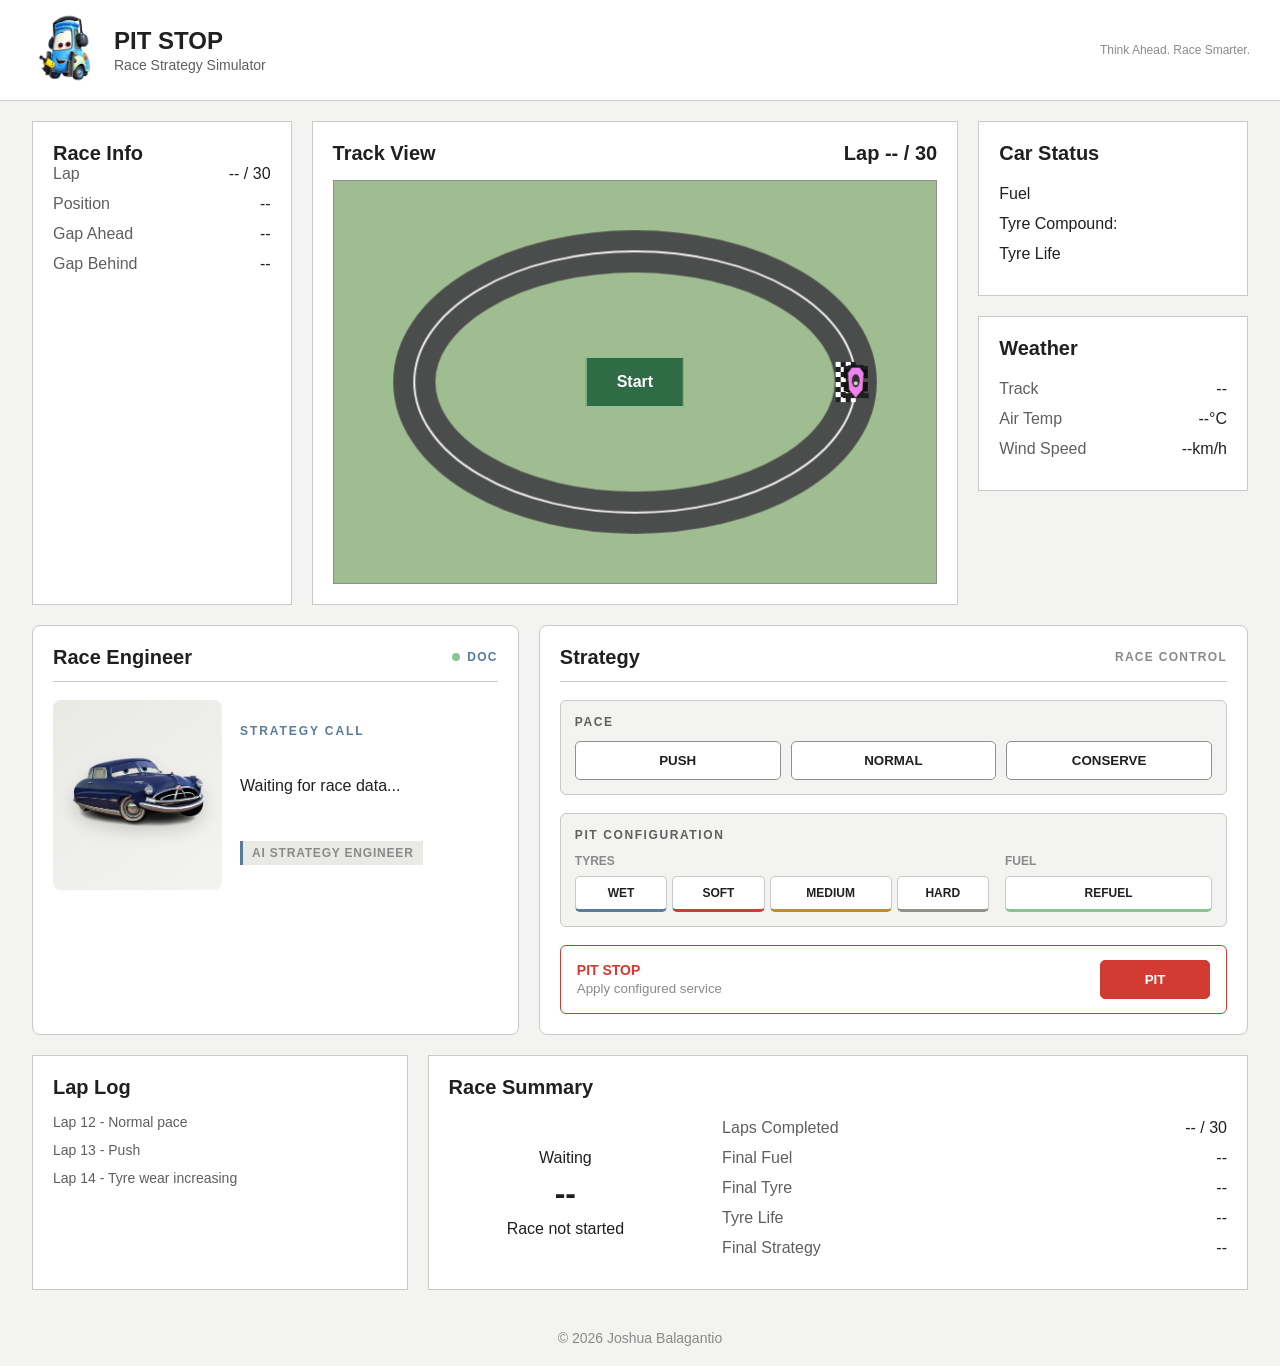
==== index.html @ f45b9541 "feat: initial commit" ====
<!DOCTYPE html>
<html lang="en">
<head>
    <meta charset="UTF-8">
    <meta name="viewport" content="width=device-width, initial-scale=1.0">
    <title>PIT STOP</title>
    <meta name="Author" content="Joshua Balagantio">
    <link rel="icon" href="./assets/PIT STOP Favicon.png" type="image/png">

    <link rel="stylesheet" href="./styles.css">
    <script defer src="./script.js"></script>
</head>
<body>
    <header class="hero-section">
        <div class="hero-flex-container">
            <div id="flex-container-hero-guido">
                <div id="guido">
                    <img src="./assets/PIT STOP Favicon.png" alt="PitStop Guido">
                </div>
                 <div class="hero-flex-item1">
                    <h1 id="hero-title">PIT STOP</h1>
                    <h2 id="hero-sub-title"> Race Strategy Simulator</h2>
                </div>
            </div>
                
            <div class="hero-flex-item2">
                <p id="hero-text">Think Ahead. Race Smarter.</p>
            </div>
        </div>
    </header>

    <main>

        <!-- MAIN RACE DASHBOARD -->

        <div id="main-flex-box">

            <!-- RACE INFO -->
            <section class="race-info-section main-flex-box-flex-item">

                <h2>Race Info</h2>

                <div class="race-info-top">

                    <ul>
                        <li>Lap</li>
                        <li>Position</li>
                        <li>Gap Ahead</li>
                        <li>Gap Behind</li>
                    </ul>

                    <ul>
                        <li id="lap-counter">-- / 30</li>
                        <li id="position-tracker">--</li>
                        <li id="gap-ahead">--</li>
                        <li id="gap-behind">--</li>
                    </ul>

                </div>

            </section>

            <!-- TRACK VIEW -->

            <section class="track-view main-flex-box-flex-item">

                <div class="track-view-header">
                    <h2>Track View</h2>
                    <h2 id="track-lap-counter">Lap -- / 30</h2>
                </div>

                <div class="track-canvas-container">
                    <canvas
                        id="track-view-canvas"
                        width="600"
                        height="400">
                    </canvas>

                    <div class="rain-effect hidden">
                        <div class="rain rain-1"></div>
                        <div class="rain rain-2"></div>
                        <div class="rain rain-3"></div>
                    </div>

                    <button id="start-race">Start</button>

                </div>

            </section>

            
            <!-- RIGHT DASHBOARD -->

            <div class="race-side-panel">

                <!-- CAR STATUS -->

                <section class="car-status-section main-flex-box-flex-item">

                    <h2>Car Status</h2>

                    <ul>
                        <li id="li-fuel">Fuel</li>
                        <li id="li-tyre">Tyre Compound: </li>
                        <li id="li-tyre-life">Tyre Life</li>
                    </ul>

                </section>


                <!-- WEATHER -->

                <section class="weather-section main-flex-box-flex-item">

                    <h2>Weather</h2>

                    <div class="weather-info">

                        <ul>
                            <li>Track</li>
                            <li>Air Temp</li>
                            <li>Wind Speed</li>
                        </ul>

                        <ul>
                            <li id="weather-condition-value">--</li>
                            <li id="air-temp-value">--°C</li>
                            <li id="wind-speed-value">--km/h</li>
                        </ul>

                    </div>

                </section>

            </div>

        </div>


        <!-- ENGINEER + STRATEGY -->
        <div class="sub-flex-box">
            <!-- RACE ENGINEER -->
            <section class="race-engineer">

                <div class="race-engineer-header">
                    <h2>Race Engineer</h2>

                    <div class="doc-status">
                        <span class="doc-status-dot"></span>
                        <span>DOC</span>
                    </div>
                </div>


                <div class="race-engineer-content">

                    <div class="doc-image-container">
                        <img
                            class="doc-image"
                            src="./assets/Doc-Hudson.png"
                            alt="Doc Hudson">
                    </div>


                    <div class="race-engineer-response">

                        <p class="race-engineer-call">
                            STRATEGY CALL
                        </p>

                        <p id="race-engineer-message">
                            Waiting for race data...
                        </p>

                        <span class="race-engineer-role">
                            AI STRATEGY ENGINEER
                        </span>

                    </div>

                </div>

            </section>

            <section class="strategy-section">

                <div class="strategy-header">
                    <h2>Strategy</h2>

                    <span class="strategy-status">
                        RACE CONTROL
                    </span>
                </div>


                <div id="control-box">

                    <!-- Pace Controls -->

                    <div class="strategy-control-group">

                        <p class="strategy-control-label">
                            PACE
                        </p>

                        <div id="main-strategy-controls">

                            <button id="btn-push">
                                PUSH
                            </button>

                            <button id="btn-normal">
                                NORMAL
                            </button>

                            <button id="btn-conserve">
                                CONSERVE
                            </button>

                        </div>

                    </div>


                    <!-- Pit Configuration -->

                    <div id="pit-strategy-controls">

                        <p class="strategy-control-label">
                            PIT CONFIGURATION
                        </p>

                        <div id="tyre-fuel-options">

                            <div class="pit-option-group">

                                <p class="pit-option-label">
                                    TYRES
                                </p>

                                <div class="tyre-options">

                                    <button id="btn-wet">
                                        WET
                                    </button>

                                    <button id="btn-soft">
                                        SOFT
                                    </button>

                                    <button id="btn-medium">
                                        MEDIUM
                                    </button>

                                    <button id="btn-hard">
                                        HARD
                                    </button>

                                </div>

                            </div>


                            <div class="pit-option-group">

                                <p class="pit-option-label">
                                    FUEL
                                </p>

                                <button id="btn-refuel">
                                    REFUEL
                                </button>

                            </div>

                        </div>

                    </div>


                    <!-- Pit Action -->

                    <div class="pit-action">

                        <div class="pit-action-text">
                            <span>PIT STOP</span>

                            <small>
                                Apply configured service
                            </small>
                        </div>

                        <button id="btn-pit">
                            PIT
                        </button>

                    </div>

                </div>

            </section>

        </div>


        <div class="race-bottom-flex">
            <!-- LAP LOG -->

            <section class="lap-log-section">

                <h2>Lap Log</h2>

                <ul id="lap-log">
                    <li>Lap 12 - Normal pace</li>
                    <li>Lap 13 - Push</li>
                    <li>Lap 14 - Tyre wear increasing</li>
                </ul>

            </section>


            <!-- RACE SUMMARY -->

            <section class="race-summary-section">

                <h2>Race Summary</h2>

                <div class="race-summary-content">

                    <div class="race-result">
                        <p id="summary-result">Waiting</p>
                        <h3 id="summary-position">--</h3>
                        <p id="summary-winner">Race not started</p>
                    </div>

                    <div class="race-summary-stats">

                        <ul>
                            <li>Laps Completed</li>
                            <li>Final Fuel</li>
                            <li>Final Tyre</li>
                            <li>Tyre Life</li>
                            <li>Final Strategy</li>
                        </ul>

                        <ul>
                            <li id="summary-laps">-- / 30</li>
                            <li id="summary-fuel">--</li>
                            <li id="summary-tyre">--</li>
                            <li id="summary-tyre-life">--</li>
                            <li id="summary-strategy">--</li>
                        </ul>

                    </div>

                </div>

                <button id="btn-new-race-summary" class="hidden">
                    NEW RACE
                </button>

            </section>

        </div>

        <!-- Race Result -->
        <div class="final-result hidden">

            <div class="race-result-card">

                <p class="race-result-label">
                    RACE FINISHED
                </p>

                <h2 id="race-result-winner"></h2>

                <div class="final-podium">

                    <div class="podium-position podium-second">
                        <span class="podium-car" id="podium-p2">--</span>
                        <span class="podium-place">P2</span>
                    </div>

                    <div class="podium-position podium-first">
                        <span class="podium-car" id="podium-p1">--</span>
                        <span class="podium-place">P1</span>
                    </div>

                    <div class="podium-position podium-third">
                        <span class="podium-car" id="podium-p3">--</span>
                        <span class="podium-place">P3</span>
                    </div>

                </div>

                <div class="podium-fourth">
                    <span>P4</span>
                    <span id="podium-p4">--</span>
                </div>

                <button id="btn-view-race-summary">
                    VIEW RACE SUMMARY
                </button>

            </div>

        </div>

    </main>


    <!-- SMALL SCREEN MESSAGE -->
    <section class="small-screen-message">

        <div class="small-screen-content">

            <img
                class="mater-image"
                src="./assets/Mater.png"
                alt="Mater">

            <div class="small-screen-text">

                <p class="small-screen-label">
                    PIT STOP
                </p>

                <h1>
                    Oops! You found me.
                </h1>

                <p>
                    Pit Stop isn't ready for smaller screens just yet.
                </p>

                <p>
                    This race needs a little more room in the garage.
                </p>

                <p>Try again on a larger screen.</p>

                <span class="mater-signature">
                    — Mater
                </span>

            </div>

        </div>

    </section>


    <!-- FOOTER -->

    <footer>
        <p>&copy; 2026 Joshua Balagantio</p>
    </footer>

</body>
---- styles.css ----
:root {
    /* Backgrounds */
    --background: #f3f3f1;
    --surface: #ffffff;
    --surface-secondary: #e9e9e6;
    --surface-hover: #dededb;

    /* Text */
    --text-primary: #202020;
    --text-secondary: #5f5f5f;
    --text-muted: #8a8a8a;

    /* Borders */
    --border: #c9c9c5;
    --border-dark: #90908c;

    /* Main Accent */
    --accent: #d13b32;
    --accent-hover: #b82f28;
    --accent-green: #89c493;
    --accent-green-hover: #77bd82;


    /* Race Status */
    --success: #56805d;
    --warning: #c18b35;
    --danger: #c94b43;
    --info: #587b9e;
    --race-green: #2f6b45;

    /* Track */
    --track: #e3f8ee;
    --track-line: #747470;

    /* Typography */
    --font-primary: Arial, sans-serif;
    --font-heading: Arial, sans-serif;

    --font-size-xs: 0.75rem;
    --font-size-sm: 0.875rem;
    --font-size-base: 1rem;
    --font-size-lg: 1.25rem;
    --font-size-xl: 1.5rem;
    --font-size-2xl: 2rem;

    --font-weight-normal: 400;
    --font-weight-medium: 500;
    --font-weight-bold: 700;
}


/* GLOBAL RESET */

* {
    margin: 0;
    padding: 0;
    box-sizing: border-box;
}


/* GENERAL */

body {
    min-height: 100vh;

    font-family: var(--font-primary);
    font-size: var(--font-size-base);
    font-weight: var(--font-weight-normal);

    background-color: var(--background);
    color: var(--text-primary);
}

h1,
h2,
h3 {
    font-family: var(--font-heading);
    font-weight: var(--font-weight-bold);
}

h2 {
    font-size: var(--font-size-lg);
}

h3 {
    font-size: var(--font-size-base);
}

ul {
    list-style: none;
}

li {
    margin-bottom: 12px;
}


/* HEADER */

.hero-section {
    padding: 12px 30px;

    background-color: var(--surface);
    border-bottom: 1px solid var(--border);
}


.hero-flex-container {
    display: flex;
    justify-content: space-between;
    align-items: center;
}


#flex-container-hero-guido {
    display: flex;
    align-items: center;

    gap: 12px;
}


#guido img {
    width: 72px;
    height: 72px;

    object-fit: contain;
}


#hero-title {
    font-size: var(--font-size-xl);
}


#hero-sub-title {
    margin-top: 2px;

    font-size: var(--font-size-sm);
    font-weight: var(--font-weight-normal);

    color: var(--text-secondary);
}


#hero-text {
    font-size: var(--font-size-xs);

    color: var(--text-muted);
}


/* MAIN */

main {
    width: 95%;
    max-width: 1400px;

    margin: 20px auto;
}

/* MAIN DASHBOARD */

#main-flex-box {
    display: flex;
    gap: 20px;
}

.main-flex-box-flex-item {
    padding: 20px;

    background-color: var(--surface);
    border: 1px solid var(--border);
}


/* RACE INFO */

.race-info-section {
    width: 22%;
}

.race-info-items {
    height: 100%;
}

.race-info-items h2 {
    margin-bottom: 20px;
}

.race-info-top,
.race-info-bottom-items {
    display: flex;
    justify-content: space-between;
}

.race-info-top ul:last-child,
.race-info-bottom-items ul:last-child {
    text-align: right;

    font-weight: var(--font-weight-medium);
}

.race-info-top ul:first-child,
.race-info-bottom-items ul:first-child {
    color: var(--text-secondary);
}

.race-info-bottom {
    margin-top: 25px;
    padding-top: 20px;

    border-top: 1px solid var(--border);
}

.race-info-bottom h3 {
    margin-bottom: 15px;
}


/* TRACK VIEW */

.track-canvas-container {
    position: relative;
}

.track-view {
    width: 55%;
}

.track-view-header {
    display: flex;
    justify-content: space-between;
    align-items: center;

    margin-bottom: 15px;
}

#track-view-canvas {
    display: block;

    width: 100%;

    background-color: var(--track);
    border: 1px solid var(--border-dark);
}

/*                  Rain Effect */

.rain-effect {
    position: absolute;

    top: 0;
    left: 0;

    width: 100%;
    height: 100%;

    overflow: hidden;

    pointer-events: none;

    z-index: 2;

    background: rgba(40, 70, 90, 0.12);
}

/*                  Rain Drops */

.rain {
    position: absolute;

    top: -100%;
    left: -20%;

    width: 140%;
    height: 200%;

    background-image:
        radial-gradient(
            ellipse at center,
            rgba(70, 160, 255, 0.9) 0%,
            rgba(70, 160, 255, 0.9) 12%,
            transparent 16%
        );

    background-size: 55px 65px;

    animation: rainfall 1.5s linear infinite;
}


/*                  Rain Layers */

.rain-1 {
    opacity: 0.8;

    animation-duration: 1.4s;
}


.rain-2 {
    left: -10%;

    opacity: 0.55;

    background-size: 75px 85px;

    animation-duration: 1.7s;
}


.rain-3 {
    left: -25%;

    opacity: 0.35;

    background-size: 95px 105px;

    animation-duration: 2s;
}


/*                  Rain Animation */

@keyframes rainfall {

    from {
        transform: translate(40px, -20%);
    }

    to {
        transform: translate(-40px, 20%);
    }
}

.rain-effect.hidden {
    display: none;
}

 /* Start Race */
 #start-race {
    position: absolute;
    top: 50%;
    left: 50%;
    
    transform: translate(-50%, -50%);

    padding: 15px 30px;

    background-color: var(--race-green);
    color: var(--surface);

    border: 1px solid var(--accent-green);

    font-family: var(--font-primary);
    font-size: var(--font-size-base);
    font-weight: var(--font-weight-bold);

    cursor: pointer;
};

#start-race:hover{
    background-color: var(--accent-green-hover);
    border-color: var(--accent-green-hover);
}

/* RIGHT SIDE */
.race-side-panel {
    width: 23%;

    display: flex;
    flex-direction: column;
    gap: 20px;
}

.car-status-section h2,
.weather-section h2 {
    margin-bottom: 20px;
}

/* Weather Section */
.weather-info {
    display: flex;
    justify-content: space-between;
}

.weather-info ul:first-child{
    color: var(--text-secondary);
}

.weather-info ul:last-child {
    text-align: right;
    font-weight: var(--font-weight-medium);
}

/* RACE ENGINEER + STRATEGY */

.sub-flex-box {
    width: 100%;

    display: flex;
    flex-direction: row;
    align-items: stretch;

    gap: 20px;

    margin-top: 20px;
}

/* RACE ENGINEER */
.race-engineer {
    flex: 2;
    min-width: 0;

    padding: 20px;

    border: 1px solid var(--border);
    border-radius: 8px;

    background-color: var(--surface);
}

/* Header */
.race-engineer-header {
    display: flex;
    align-items: center;
    justify-content: space-between;

    margin-bottom: 18px;
    padding-bottom: 12px;

    border-bottom: 1px solid var(--border);
}


.race-engineer-header h2 {
    margin: 0;
}

.race-engineer-response {
    display: flex;
    flex-direction: column;

    justify-content: space-evenly;
}


.doc-status {
    display: flex;
    align-items: center;

    gap: 7px;

    font-size: var(--font-size-xs);
    font-weight: var(--font-weight-bold);

    letter-spacing: 0.08rem;

    color: var(--info);
}


.doc-status-dot {
    width: 8px;
    height: 8px;

    flex-shrink: 0;

    border-radius: 50%;

    background-color: var(--accent-green);
}


/* DOC CONTENT */

.race-engineer-content {
    width: 100%;
    min-width: 0;
    min-height: 190px;

    display: flex;
    align-items: stretch;

    gap: 18px;
}


/* Doc Hudson */

.doc-image-container {
    width: 38%;
    min-width: 0;

    display: flex;
    align-items: center;
    justify-content: center;

    overflow: hidden;

    border-radius: 8px;

    background:
        linear-gradient(
            145deg,
            var(--surface-secondary),
            var(--background)
        );
}


.doc-image {
    width: 100%;
    max-width: 150px;
    height: auto;

    object-fit: contain;

    filter: drop-shadow(
        0 8px 8px rgba(0, 0, 0, 0.15)
    );
}


/* STRATEGY RESPONSE */

.race-engineer {
    flex: 2;
    min-width: 0;

    padding: 20px;

    border: 1px solid var(--border);
    border-radius: 8px;

    background-color: var(--surface);

    box-sizing: border-box;
}


.race-engineer-call {
    margin-bottom: 10px;

    font-size: var(--font-size-xs);
    font-weight: var(--font-weight-bold);

    letter-spacing: 0.12rem;

    color: var(--info);
}


#race-engineer-message {
    width: 100%;

    margin: 0;

    font-size: 1rem;
    line-height: 1.6;

    overflow-wrap: break-word;

    color: var(--text-primary);
}


.race-engineer-role {
    display: inline-block;

    margin-top: 18px;
    padding: 5px 9px;

    border-left: 3px solid var(--info);

    font-size: var(--font-size-xs);
    font-weight: var(--font-weight-bold);

    letter-spacing: 0.05rem;

    color: var(--text-muted);
    background-color: var(--surface-secondary);
}


/* STRATEGY */

.strategy-section {
    flex: 3;
    min-width: 0;

    padding: 20px;

    border: 1px solid var(--border);
    border-radius: 8px;

    background-color: var(--surface);
}

/* Header */

.strategy-header {
    display: flex;
    align-items: center;
    justify-content: space-between;

    margin-bottom: 18px;
    padding-bottom: 12px;

    border-bottom: 1px solid var(--border);
}


.strategy-header h2 {
    margin: 0;
}


.strategy-status {
    font-size: var(--font-size-xs);
    font-weight: var(--font-weight-bold);

    letter-spacing: 0.08rem;

    color: var(--text-muted);
}


/* CONTROL BOX */

#control-box {
    display: flex;
    flex-direction: column;

    gap: 18px;
}


/* Control Groups */

.strategy-control-group,
#pit-strategy-controls {
    padding: 14px;

    border: 1px solid var(--border);
    border-radius: 6px;

    background-color: var(--background);
}


.strategy-control-label {
    margin-bottom: 12px;

    font-size: var(--font-size-xs);
    font-weight: var(--font-weight-bold);

    letter-spacing: 0.10rem;

    color: var(--text-secondary);
}


/* PACE CONTROLS */

#main-strategy-controls {
    display: flex;

    gap: 10px;
}


#main-strategy-controls button {
    flex: 1;
    min-width: 0;

    padding: 11px 12px;

    border: 1px solid var(--border-dark);
    border-radius: 5px;

    font-weight: var(--font-weight-bold);

    color: var(--text-primary);
    background-color: var(--surface);

    cursor: pointer;

    transition:
        background-color 0.15s ease,
        border-color 0.15s ease,
        transform 0.15s ease;
}


#main-strategy-controls button:hover {
    background-color: var(--surface-hover);

    transform: translateY(-1px);
}


/* Individual Pace Accents */

#btn-push {
    border-bottom: 3px solid var(--accent);
}


#btn-normal {
    border-bottom: 3px solid var(--info);
}


#btn-conserve {
    border-bottom: 3px solid var(--accent-green);
}


/* PIT CONFIGURATION */

#tyre-fuel-options {
    display: flex;
    align-items: flex-end;

    gap: 16px;
}


.pit-option-group {
    flex: 1;
    min-width: 0;
}

.pit-option-group:first-child {
    flex: 2;
    min-width: 0;
}


.pit-option-group:last-child {
    flex: 1;
    min-width: 0;
}

.pit-option-label {
    margin-bottom: 8px;

    font-size: var(--font-size-xs);
    font-weight: var(--font-weight-bold);

    color: var(--text-muted);
}

/* TYRES */

.tyre-options {
    width: 100%;

    display: flex;

    gap: 5px;
}


.tyre-options button {
    flex: 1 1 0;
    min-width: 0;

    padding: 9px 3px;

    border: 1px solid var(--border);
    border-radius: 5px;

    font-size: var(--font-size-xs);
    font-weight: var(--font-weight-bold);

    white-space: nowrap;

    color: var(--text-primary);
    background-color: var(--surface);

    cursor: pointer;
}

#btn-medium {
    flex: 1.35 1 0;

    border-bottom: 3px solid var(--warning);
}

.tyre-options button:hover,
#btn-refuel:hover {
    background-color: var(--surface-hover);

    transform: translateY(-1px);
}


/* Tyre Accents */

#btn-wet {
    border-bottom: 3px solid var(--info);
}


#btn-soft {
    border-bottom: 3px solid var(--accent);
}


#btn-medium {
    border-bottom: 3px solid var(--warning);
}


#btn-hard {
    border-bottom: 3px solid var(--border-dark);
}


/* Fuel */
#btn-refuel {
    width: 100%;

    padding: 9px 10px;

    border: 1px solid var(--border);
    border-bottom: 3px solid var(--accent-green);
    border-radius: 5px;

    font-size: var(--font-size-xs);
    font-weight: var(--font-weight-bold);

    color: var(--text-primary);
    background-color: var(--surface);

    cursor: pointer;
}


/* PIT ACTION */

.pit-action {
    display: flex;
    align-items: center;
    justify-content: space-between;

    gap: 20px;

    padding: 14px 16px;

    border: 1px solid var(--accent);
    border-radius: 6px;

    background-color: var(--surface);
}


.pit-action-text {
    display: flex;
    flex-direction: column;

    gap: 3px;
}


.pit-action-text span {
    font-size: var(--font-size-sm);
    font-weight: var(--font-weight-bold);

    color: var(--accent);
}


.pit-action-text small {
    color: var(--text-muted);
}


#btn-pit {
    min-width: 110px;

    padding: 11px 20px;

    border: 1px solid var(--accent);
    border-radius: 5px;

    font-weight: var(--font-weight-bold);

    color: var(--surface);
    background-color: var(--accent);

    cursor: pointer;

    transition:
        background-color 0.15s ease,
        transform 0.15s ease;
}


#btn-pit:hover {
    background-color: var(--accent-hover);

    transform: translateY(-1px);
}


/* Botttom Dashboard */
.race-bottom-flex {
    display: flex;
    gap: 20px;
    margin-top: 20px;
}

/* LAP LOG */

.lap-log-section {
    flex: 3;
    padding: 20px;
    background-color: var(--surface);
    border: 1px solid var(--border);
}

.lap-log-section h2 {
    margin-bottom: 15px;
}

#lap-log {
    color: var(--text-secondary);
    font-size: var(--font-size-sm);
}

/* Race Summary */
.race-summary-section {
    flex: 7;
    padding: 20px;

    background-color: var(--surface);
    border: 1px solid var(--border);
}

.race-summary-section h2 {
    margin-bottom: 20px;
}

.race-summary-content {
    display: flex;
    align-items: center;
    gap: 40px;
}

.race-result {
    width: 30%;
    text-align: center;
}

.race-result h3 {
    margin: 8px 0;

    font-size: var(--font-size-2xl);
}

.race-summary-stats {
    flex: 1;

    display: flex;
    justify-content: space-between;
}

.race-summary-stats ul:first-child {
    color: var(--text-secondary);
}

.race-summary-stats ul:last-child {
    text-align: right;
    font-weight: var(--font-weight-medium);
}


#btn-new-race-summary {
    width: fit-content;

    margin: 20px auto 0;
    padding: 10px 30px;

    border: 1px solid var(--border);
    border-radius: 5px;

    font: inherit;
    font-weight: var(--font-weight-bold);

    color: var(--text-primary);
    background-color: var(--surface-secondary);

    cursor: pointer;
}

#btn-new-race-summary:not(.hidden) {
    display: block;
}

#btn-new-race-summary.hidden {
    display: none;
}

/* Race Winner  */

.final-result {
    position: fixed;
    top: 0;
    left: 0;
    width: 100%;
    height: 100%;

    display: flex;
    align-items: center;
    justify-content: center;

    background: rgba(20, 22, 24, 0.50);
    /* backdrop-filter: blur(4px); */
}

.race-result-card {
    width: 400px;
    min-height: 250px;

    display: flex;
    flex-direction: column;
    align-items: center;
    justify-content: center;
    gap: 20px;

    padding: 30px;

    background: var(--surface);
    border: 1px solid var(--border);
    border-radius: 12px;

    text-align: center;
}

/* Race Result Label */

.race-result-label {
    margin: 0;

    font-size: 0.85rem;
    font-weight: 600;
    letter-spacing: 0.15rem;

    opacity: 0.7;
}


/* Race Result Winner */

#race-result-winner {
    margin: 0;

    font-size: 2rem;
    font-weight: 700;
}


/* View Race Button */

#btn-view-race-summary {
    width: 100%;

    padding: 12px 20px;

    font: inherit;
    font-weight: 600;

    cursor: pointer;
}

/* RACE RESULT OVERLAY */

.final-result {
    position: fixed;
    inset: 0;

    display: flex;
    align-items: center;
    justify-content: center;

    padding: 30px;

    background-color: rgba(20, 22, 24, 0.55);

    z-index: 1000;
}

.final-result.hidden {
    display: none;
}


/* RESULT CARD */

.race-result-card {
    width: 560px;
    max-width: 90%;

    display: flex;
    flex-direction: column;
    align-items: center;

    gap: 20px;

    padding: 30px;

    background-color: var(--surface);

    border: 1px solid var(--border);
    border-radius: 12px;

    text-align: center;
}


/* HEADER */

.race-result-label {
    margin: 0;

    font-size: 0.85rem;
    font-weight: var(--font-weight-bold);
    letter-spacing: 0.15rem;

    color: var(--text-secondary);
}

#race-result-winner {
    margin: 0;

    font-size: 2rem;
    font-weight: var(--font-weight-bold);
}


/* PODIUM */

.final-podium {
    width: 100%;

    display: flex;
    align-items: flex-end;
    justify-content: center;

    gap: 8px;

    margin-top: 10px;
}

.podium-position {
    display: flex;
    flex-direction: column;
    justify-content: space-between;
    align-items: center;

    padding: 14px 8px;

    background-color: var(--surface-secondary);

    border: 1px solid var(--border);
    border-radius: 6px 6px 0 0;
}


/* P2 */

.podium-second {
    width: 24%;
    height: 110px;
}


/* P1 */

.podium-first {
    width: 44%;
    height: 155px;

    border-top: 4px solid var(--accent);
}


/* P3 */

.podium-third {
    width: 24%;
    height: 90px;
}


.podium-car {
    font-size: var(--font-size-sm);
    font-weight: var(--font-weight-bold);
}

.podium-place {
    font-size: 1.5rem;
    font-weight: var(--font-weight-bold);
}


/* P4 */

.podium-fourth {
    width: 100%;

    display: flex;
    justify-content: space-between;

    padding: 10px 14px;

    background-color: var(--background);

    border: 1px solid var(--border);
    border-radius: 5px;

    font-size: var(--font-size-sm);
}


/* VIEW SUMMARY */

#btn-view-race-summary {
    width: 100%;

    padding: 12px 20px;

    font: inherit;
    font-weight: var(--font-weight-bold);

    background-color: var(--surface-secondary);
    color: var(--text-primary);

    border: 1px solid var(--border-dark);
    border-radius: 5px;

    cursor: pointer;
}

#btn-view-race-summary:hover {
    background-color: var(--surface-hover);
}

/* SMALL SCREEN FALLBACK */

.small-screen-message {
    display: none;
}


/* UNSUPPORTED SCREEN STATE */

@media (max-width: 720px) {
    .hero-section,
    main,
    footer {
        display: none;
    }

    .small-screen-message {
        min-height: 100vh;

        display: flex;
        align-items: center;
        justify-content: center;

        padding: 40px 24px;

        background:
            linear-gradient(
                180deg,
                var(--background) 0%,
                var(--surface-secondary) 100%
            );
    }


    .small-screen-content {
        width: 100%;
        max-width: 720px;

        display: flex;
        flex-direction: column;
        align-items: center;

        text-align: center;
    }


    /* MATER */

    .mater-image {
        width: 400px;
        max-width: 85%;
        height: auto;

        margin-bottom: 24px;

        filter: drop-shadow(0 12px 14px rgba(0, 0, 0, 0.12));
    }


    /* MESSAGE */

    .small-screen-text {
        max-width: 560px;
    }


    .small-screen-label {
        display: inline-block;

        margin-bottom: 12px;
        padding: 6px 12px;

        border: 1px solid var(--accent);
        border-radius: 20px;

        font-size: var(--font-size-xs);
        font-weight: var(--font-weight-bold);

        letter-spacing: 0.18rem;

        color: var(--accent);
        background-color: var(--surface);
    }


    .small-screen-text h1 {
        margin-bottom: 18px;

        font-size: var(--font-size-2xl);

        color: var(--text-primary);
    }


    .small-screen-text h1::after {
        content: "";

        width: 55px;
        height: 4px;

        display: block;

        margin: 14px auto 0;

        border-radius: 10px;

        background-color: var(--warning);
    }


    .small-screen-text p {
        margin-bottom: 8px;

        line-height: 1.6;

        color: var(--text-secondary);
    }


    .small-screen-text p:last-of-type {
        margin-top: 12px;

        font-weight: var(--font-weight-bold);

        color: var(--info);
    }


    /* MATER SIGNATURE */

    .mater-signature {
        display: inline-block;

        margin-top: 22px;
        padding: 7px 14px;

        border-left: 3px solid var(--accent-green);

        font-size: var(--font-size-sm);
        font-weight: var(--font-weight-bold);

        color: var(--text-muted);
        background-color: var(--surface);
    }

}

/* FOOTER */

footer {
    padding: 20px;

    text-align: center;

    color: var(--text-muted);
    font-size: var(--font-size-sm);
}
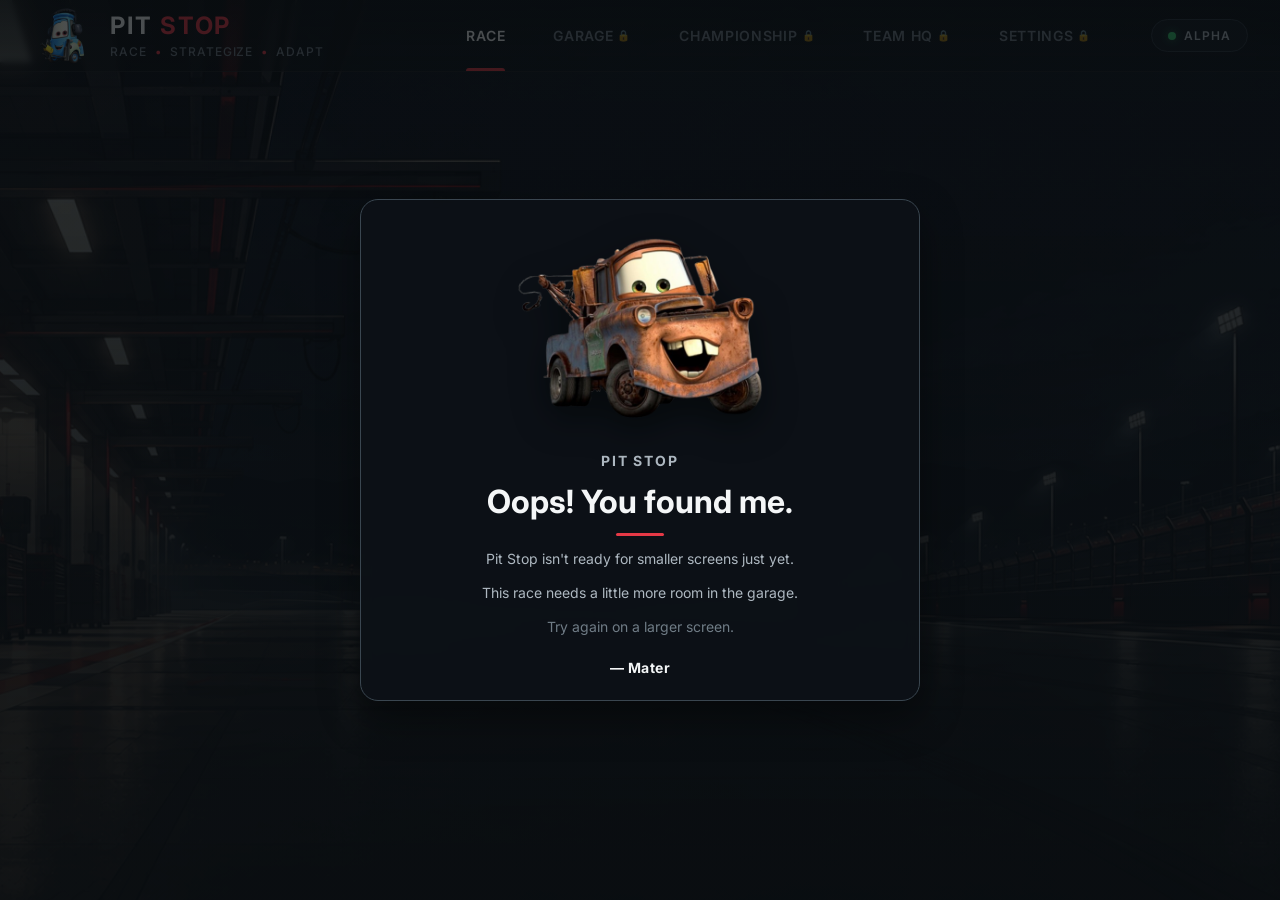
==== commit e66025b7: "feat: Beta completed!" ====
--- a/index.html
+++ b/index.html
@@ -7,69 +7,130 @@
     <meta name="Author" content="Joshua Balagantio">
     <link rel="icon" href="./assets/PIT STOP Favicon.png" type="image/png">
 
-    <link rel="stylesheet" href="./styles.css">
-    <script defer src="./script.js"></script>
+    <!-- google fonts  -->
+    <link rel="preconnect" href="https://fonts.googleapis.com">
+    <link rel="preconnect" href="https://fonts.gstatic.com" crossorigin>
+
+    <link
+        href="https://fonts.googleapis.com/css2?family=Inter:wght@400;500;600;700&display=swap"
+        rel="stylesheet"
+    >
+
+    <link rel="stylesheet" href="./styles-alpha.css">
+
+    <script defer src="./script-alpha.js"></script>
 </head>
 <body>
-    <header class="hero-section">
-        <div class="hero-flex-container">
-            <div id="flex-container-hero-guido">
+    <nav class="main-nav">
+        <div class="nav-flex-container">
+            <div id="flex-container-nav-guido">
                 <div id="guido">
-                    <img src="./assets/PIT STOP Favicon.png" alt="PitStop Guido">
-                </div>
-                 <div class="hero-flex-item1">
-                    <h1 id="hero-title">PIT STOP</h1>
-                    <h2 id="hero-sub-title"> Race Strategy Simulator</h2>
+                    <img
+                        src="./assets/PIT STOP Favicon.png"
+                        alt="Pit Stop Guido"
+                    >
+                </div>
+
+                <div class="nav-flex-item1">
+                    <h1 id="nav-title">
+                        PIT <span class="nav-title-stop">STOP</span>
+                    </h1>
+
+                    <ul id="nav-sub-title">
+                        <li>Race</li>
+                        <li>Strategize</li>
+                        <li>Adapt</li>
+                    </ul>
                 </div>
             </div>
-                
-            <div class="hero-flex-item2">
-                <p id="hero-text">Think Ahead. Race Smarter.</p>
+
+            <div class="nav-links">
+
+                <a
+                    class="nav-link active"
+                    href="#nav-item-race"
+                >
+                    RACE
+                </a>
+
+                <a
+                    class="nav-link"
+                    href="#nav-item-garage"
+                >
+                    GARAGE
+                    <span class="nav-lock">🔒</span>
+                </a>
+
+                <a
+                    class="nav-link"
+                    href="#nav-item-championship"
+                >
+                    CHAMPIONSHIP
+                    <span class="nav-lock">🔒</span>
+                </a>
+
+                <a
+                    class="nav-link"
+                    href="#nav-item-team-hq"
+                >
+                    TEAM HQ
+                    <span class="nav-lock">🔒</span>
+                </a>
+
+                <a
+                    class="nav-link"
+                    href="#nav-item-settings"
+                >
+                    SETTINGS
+                    <span class="nav-lock">🔒</span>
+                </a>
+            </div>
+
+
+            <div id="version">
+                <span class="version-indicator"></span>
+
+                <span>ALPHA</span>
             </div>
         </div>
-    </header>
-
-    <main>
+    </nav>
+
+    <main class="dashboard-page">
 
         <!-- MAIN RACE DASHBOARD -->
 
         <div id="main-flex-box">
 
-            <!-- RACE INFO -->
-            <section class="race-info-section main-flex-box-flex-item">
-
-                <h2>Race Info</h2>
-
-                <div class="race-info-top">
-
-                    <ul>
-                        <li>Lap</li>
-                        <li>Position</li>
-                        <li>Gap Ahead</li>
-                        <li>Gap Behind</li>
-                    </ul>
-
-                    <ul>
-                        <li id="lap-counter">-- / 30</li>
-                        <li id="position-tracker">--</li>
-                        <li id="gap-ahead">--</li>
-                        <li id="gap-behind">--</li>
-                    </ul>
-
-                </div>
-
-            </section>
-
             <!-- TRACK VIEW -->
 
             <section class="track-view main-flex-box-flex-item">
 
-                <div class="track-view-header">
-                    <h2>Track View</h2>
+                <div class="track-canvas-container">
+
+                     <!-- WEATHER -->
+
+                    <div class="weather-section main-flex-box-flex-item">
+
+                        <div class="weather-info">
+
+                            <ul>
+                                <li>Weather</li>
+                                <li>Air Temp</li>
+                                <li>Wind Speed</li>
+                            </ul>
+
+                            <ul>
+                                <li id="weather-condition-value">--</li>
+                                <li id="air-temp-value">--°C</li>
+                                <li id="wind-speed-value">--km/h</li>
+                            </ul>
+
+                        </div>
+
+                    </div>
+
                     <h2 id="track-lap-counter">Lap -- / 30</h2>
-                </div>
-
-                <div class="track-canvas-container">
+
                     <canvas
                         id="track-view-canvas"
                         width="600"
@@ -77,12 +138,309 @@
                     </canvas>
 
                     <div class="rain-effect hidden">
-                        <div class="rain rain-1"></div>
-                        <div class="rain rain-2"></div>
-                        <div class="rain rain-3"></div>
+                        <span class="rain-drop"></span>
+                        <span class="rain-drop"></span>
+                        <span class="rain-drop"></span>
+                        <span class="rain-drop"></span>
+                        <span class="rain-drop"></span>
+                        <span class="rain-drop"></span>
+                        <span class="rain-drop"></span>
+                        <span class="rain-drop"></span>
+                        <span class="rain-drop"></span>
+                        <span class="rain-drop"></span>
+
+                        <span class="rain-drop"></span>
+                        <span class="rain-drop"></span>
+                        <span class="rain-drop"></span>
+                        <span class="rain-drop"></span>
+                        <span class="rain-drop"></span>
+                        <span class="rain-drop"></span>
+                        <span class="rain-drop"></span>
+                        <span class="rain-drop"></span>
+                        <span class="rain-drop"></span>
+                        <span class="rain-drop"></span>
+
+                        <span class="rain-drop"></span>
+                        <span class="rain-drop"></span>
+                        <span class="rain-drop"></span>
+                        <span class="rain-drop"></span>
+                        <span class="rain-drop"></span>
+                        <span class="rain-drop"></span>
+                        <span class="rain-drop"></span>
+                        <span class="rain-drop"></span>
+                        <span class="rain-drop"></span>
+                        <span class="rain-drop"></span>
                     </div>
 
                     <button id="start-race">Start</button>
+
+                </div>
+
+                <div class="sub-flex-box">
+
+                    <section class="strategy-section">
+
+
+                        <!-- DRIVING STRATEGY -->
+
+                        <div class="strategy-panel driving-strategy-panel">
+
+                            <div class="strategy-panel-header">
+
+                                <h2>DRIVING STRATEGY</h2>
+
+                                <span class="strategy-status">
+                                    RACE CONTROL
+                                </span>
+
+                            </div>
+
+
+                            <div id="control-box">
+
+                                <div class="strategy-control-group">
+
+                                    <div id="main-strategy-controls">
+
+
+                                        <!-- PUSH -->
+
+                                        <div class="strategy-option">
+
+                                            <button id="btn-push">
+
+                                                <span class="pace-icon pace-icon-push">
+                                                    <span></span>
+                                                    <span></span>
+                                                </span>
+
+                                                <span class="strategy-button-label">
+                                                    Push
+                                                </span>
+
+                                            </button>
+
+                                            <div class="strategy-description">
+                                                <span>More speed</span>
+                                                <span>Higher tyre wear</span>
+                                                <span>More fuel use</span>
+                                            </div>
+
+                                        </div>
+
+
+                                        <!-- NORMAL -->
+
+                                        <div class="strategy-option">
+
+                                            <button id="btn-normal">
+
+                                                <span class="pace-icon pace-icon-normal">
+                                                    <span></span>
+                                                    <span></span>
+                                                    <span></span>
+                                                </span>
+
+                                                <span class="strategy-button-label">
+                                                    Normal
+                                                </span>
+
+                                            </button>
+
+                                            <div class="strategy-description">
+                                                <span>Balanced pace</span>
+                                                <span>Balanced wear</span>
+                                                <span>Balanced fuel</span>
+                                            </div>
+
+                                        </div>
+
+
+                                        <!-- CONSERVE -->
+
+                                        <div class="strategy-option">
+
+                                            <button id="btn-conserve">
+
+                                                <span class="pace-icon pace-icon-conserve">
+                                                    <span></span>
+                                                    <span></span>
+                                                </span>
+
+                                                <span class="strategy-button-label">
+                                                    Conserve
+                                                </span>
+
+                                            </button>
+
+                                            <div class="strategy-description">
+                                                <span>Less speed</span>
+                                                <span>Lower tyre wear</span>
+                                                <span>Less fuel use</span>
+                                            </div>
+
+                                        </div>
+
+                                    </div>
+
+                                </div>
+
+                            </div>
+
+                        </div>
+
+
+
+                        <!-- PIT OPTIONS -->
+
+                        <div class="strategy-panel pit-options-panel">
+
+                            <div class="strategy-panel-header">
+
+                                <h2>PIT OPTIONS</h2>
+
+                                <span class="strategy-status">
+                                    PIT WALL
+                                </span>
+
+                            </div>
+
+
+                            <div id="pit-strategy-controls">
+
+                                <div id="tyre-fuel-options">
+
+
+                                    <!-- WET -->
+
+                                    <div class="pit-option">
+
+                                        <button id="btn-wet">
+
+                                            <span class="pit-button-icon wet-icon">
+                                                W
+                                            </span>
+
+                                            <span class="pit-button-label">
+                                                Wet
+                                            </span>
+
+                                        </button>
+
+                                    </div>
+
+
+                                    <!-- SOFT -->
+
+                                    <div class="pit-option">
+
+                                        <button id="btn-soft">
+
+                                            <span class="tyre-option-icon tyre-soft-icon">
+                                                S
+                                            </span>
+
+                                            <span class="pit-button-label">
+                                                Soft
+                                            </span>
+
+                                        </button>
+
+                                    </div>
+
+
+                                    <!-- MEDIUM -->
+
+                                    <div class="pit-option">
+
+                                        <button id="btn-medium">
+
+                                            <span class="tyre-option-icon tyre-medium-icon">
+                                                M
+                                            </span>
+
+                                            <span class="pit-button-label">
+                                                Medium
+                                            </span>
+
+                                        </button>
+
+                                    </div>
+
+
+                                    <!-- HARD -->
+
+                                    <div class="pit-option">
+
+                                        <button id="btn-hard">
+
+                                            <span class="tyre-option-icon tyre-hard-icon">
+                                                H
+                                            </span>
+
+                                            <span class="pit-button-label">
+                                                Hard
+                                            </span>
+
+                                        </button>
+
+                                    </div>
+
+
+                                    <!-- REFUEL -->
+
+                                    <div class="pit-option">
+
+                                        <button id="btn-refuel">
+
+                                            <span class="pit-button-icon fuel-icon">
+                                                F
+                                            </span>
+
+                                            <span class="pit-button-label">
+                                                Refuel
+                                            </span>
+
+                                        </button>
+
+                                    </div>
+
+                                </div>
+
+                            </div>
+
+
+                            <!--
+                                TEMPORARY LEGACY PIT CONTROL
+
+                                Keep this in the DOM until the pit mechanic
+                                is refactored in JavaScript.
+
+                                After tyre and fuel buttons automatically
+                                request a pit stop, this can be removed.
+                            -->
+
+                            <div class="pit-action pit-action-legacy">
+
+                                <div class="pit-action-text">
+
+                                    <span>PIT STOP</span>
+
+                                    <small>
+                                        Apply configured service
+                                    </small>
+
+                                </div>
+
+                                <button id="btn-pit">
+                                    PIT
+                                </button>
+
+                            </div>
+
+                        </div>
+
+                    </section>
 
                 </div>
 
@@ -90,280 +448,329 @@
 
             
             <!-- RIGHT DASHBOARD -->
-
-            <div class="race-side-panel">
-
-                <!-- CAR STATUS -->
-
-                <section class="car-status-section main-flex-box-flex-item">
-
-                    <h2>Car Status</h2>
-
-                    <ul>
-                        <li id="li-fuel">Fuel</li>
-                        <li id="li-tyre">Tyre Compound: </li>
-                        <li id="li-tyre-life">Tyre Life</li>
+            <!-- RACE INFO -->
+           <section class="race-info-section race-side-panel">
+                <div class="your-car-panel">
+                    <div class="your-car-header">
+                        <div class="your-car-icon">
+                            <img 
+                            src="assets/helmet-icon.png"
+                            class="your-car-icon"
+                            >
+                        </div>
+
+                        <h2>YOUR CAR</h2>
+                    </div>
+
+
+                    <div class="race-info-top">
+
+                        <div class="race-position-info">
+
+                            <div class="race-info-row">
+                                <span>Position</span>
+                                <span id="position-tracker">--</span>
+                            </div>
+
+                            <div class="race-info-row">
+                                <span>Gap Ahead</span>
+                                <span id="gap-ahead">--</span>
+                            </div>
+
+                            <div class="race-info-row">
+                                <span>Gap Behind</span>
+                                <span id="gap-behind">--</span>
+                            </div>
+
+                        </div>
+
+
+                        <div class="car-status-section main-flex-box-flex-item">
+
+                            <div class="car-status-row">
+                                <span>Fuel</span>
+
+                                <div class="car-status-value">
+                                    <span id="li-fuel"></span>
+
+                                    <div class="status-bar">
+                                        <div class="status-bar-fill fuel-bar-fill"></div>
+                                    </div>
+                                </div>
+                            </div>
+
+
+                            <div class="car-status-row">
+                                <span>Tyre Compound</span>
+
+                                <div class="car-status-value">
+                                    <span id="li-tyre"></span>
+
+                                    <span id="tyre-indicator" class="tyre-indicator">
+                                        M
+                                    </span>
+                                </div>
+                            </div>
+
+
+                            <div class="car-status-row">
+                                <span>Tyre Life</span>
+
+                                <div class="car-status-value">
+                                    <span id="li-tyre-life"></span>
+
+                                    <div class="status-bar">
+                                        <div class="status-bar-fill tyre-bar-fill"></div>
+                                    </div>
+                                </div>
+                            </div>
+
+                        </div>
+
+                    </div>
+                </div>
+
+
+                <div class="race-engineer race-info-bottom">
+
+                    <div class="race-engineer-header">
+
+                        <div class="race-engineer-title">
+                            <img 
+                            src="assets/headset-icon.png" 
+                            class="race-engineer-icon"
+                            >
+
+                            <h2>RACE ENGINEER (DOC)</h2>
+                        </div>
+
+                        <div class="doc-status">
+                            <span class="doc-status-dot"></span>
+                            <span>DOC</span>
+                        </div>
+
+                    </div>
+
+
+                    <div class="race-engineer-content">
+
+                        <div class="doc-image-container">
+
+                            <img
+                                class="doc-image"
+                                src="./assets/Doc-Hudson.png"
+                                alt="Doc Hudson"
+                            >
+
+                        </div>
+
+
+                        <div class="race-engineer-response">
+
+                            <p class="race-engineer-call">
+                                STRATEGY CALL
+                            </p>
+
+                            <p id="race-engineer-message">
+                                Waiting for race data...
+                            </p>
+
+                            <span class="race-engineer-role">
+                                AI STRATEGY ENGINEER
+                            </span>
+
+                        </div>
+
+                    </div>
+
+                </div>
+
+            </section>
+
+        </div>
+
+        <!-- BOTTOM RACE DASHBOARD -->
+
+        <section class="race-bottom-flex">
+
+            <!-- LAP LOG -->
+
+            <section class="lap-log-section">
+
+                <div class="bottom-panel-header">
+
+                    <h2>LAP LOG</h2>
+
+                    <div class="bottom-panel-status">
+                        <span class="live-indicator"></span>
+                        <span>LIVE</span>
+                    </div>
+
+                </div>
+
+
+                <div class="lap-log-content">
+
+                    <ul id="lap-log">
                     </ul>
 
-                </section>
-
-
-                <!-- WEATHER -->
-
-                <section class="weather-section main-flex-box-flex-item">
-
-                    <h2>Weather</h2>
-
-                    <div class="weather-info">
-
-                        <ul>
-                            <li>Track</li>
-                            <li>Air Temp</li>
-                            <li>Wind Speed</li>
-                        </ul>
-
-                        <ul>
-                            <li id="weather-condition-value">--</li>
-                            <li id="air-temp-value">--°C</li>
-                            <li id="wind-speed-value">--km/h</li>
-                        </ul>
-
-                    </div>
-
-                </section>
-
-            </div>
-
-        </div>
-
-
-        <!-- ENGINEER + STRATEGY -->
-        <div class="sub-flex-box">
-            <!-- RACE ENGINEER -->
-            <section class="race-engineer">
-
-                <div class="race-engineer-header">
-                    <h2>Race Engineer</h2>
-
-                    <div class="doc-status">
-                        <span class="doc-status-dot"></span>
-                        <span>DOC</span>
-                    </div>
-                </div>
-
-
-                <div class="race-engineer-content">
-
-                    <div class="doc-image-container">
-                        <img
-                            class="doc-image"
-                            src="./assets/Doc-Hudson.png"
-                            alt="Doc Hudson">
-                    </div>
-
-
-                    <div class="race-engineer-response">
-
-                        <p class="race-engineer-call">
-                            STRATEGY CALL
-                        </p>
-
-                        <p id="race-engineer-message">
-                            Waiting for race data...
-                        </p>
-
-                        <span class="race-engineer-role">
-                            AI STRATEGY ENGINEER
+                </div>
+
+            </section>
+
+
+            <!-- RACE SUMMARY -->
+
+            <section class="race-summary-section">
+
+                <div class="bottom-panel-header">
+
+                    <h2>RACE SUMMARY</h2>
+
+                    <span class="summary-session-label">
+                        SESSION
+                    </span>
+
+                </div>
+
+
+                <div class="race-summary-content">
+
+                    <div class="race-result">
+
+                        <span class="race-summary-label">
+                            RESULT
                         </span>
 
-                    </div>
+                        <span id="summary-result">
+                            --
+                        </span>
+
+                    </div>
+
+
+                    <div class="race-summary-stats">
+
+                        <div class="summary-stat">
+
+                            <span class="summary-stat-label">
+                                POSITION
+                            </span>
+
+                            <span
+                                id="summary-position"
+                                class="summary-stat-value">
+                                --
+                            </span>
+
+                        </div>
+
+
+                        <div class="summary-stat">
+
+                            <span class="summary-stat-label">
+                                WINNER
+                            </span>
+
+                            <span
+                                id="summary-winner"
+                                class="summary-stat-value">
+                                --
+                            </span>
+
+                        </div>
+
+
+                        <div class="summary-stat">
+
+                            <span class="summary-stat-label">
+                                LAPS
+                            </span>
+
+                            <span
+                                id="summary-laps"
+                                class="summary-stat-value">
+                                --
+                            </span>
+
+                        </div>
+
+
+                        <div class="summary-stat">
+
+                            <span class="summary-stat-label">
+                                FUEL
+                            </span>
+
+                            <span
+                                id="summary-fuel"
+                                class="summary-stat-value">
+                                --
+                            </span>
+
+                        </div>
+
+
+                        <div class="summary-stat">
+
+                            <span class="summary-stat-label">
+                                TYRE
+                            </span>
+
+                            <span
+                                id="summary-tyre"
+                                class="summary-stat-value">
+                                --
+                            </span>
+
+                        </div>
+
+
+                        <div class="summary-stat">
+
+                            <span class="summary-stat-label">
+                                TYRE LIFE
+                            </span>
+
+                            <span
+                                id="summary-tyre-life"
+                                class="summary-stat-value">
+                                --
+                            </span>
+
+                        </div>
+
+
+                        <div class="summary-stat">
+
+                            <span class="summary-stat-label">
+                                STRATEGY
+                            </span>
+
+                            <span
+                                id="summary-strategy"
+                                class="summary-stat-value">
+                                --
+                            </span>
+
+                        </div>
+
+                    </div>
+
+
+                    <button id="btn-new-race-summary">
+                        NEW RACE
+                    </button>
 
                 </div>
 
             </section>
 
-            <section class="strategy-section">
-
-                <div class="strategy-header">
-                    <h2>Strategy</h2>
-
-                    <span class="strategy-status">
-                        RACE CONTROL
-                    </span>
-                </div>
-
-
-                <div id="control-box">
-
-                    <!-- Pace Controls -->
-
-                    <div class="strategy-control-group">
-
-                        <p class="strategy-control-label">
-                            PACE
-                        </p>
-
-                        <div id="main-strategy-controls">
-
-                            <button id="btn-push">
-                                PUSH
-                            </button>
-
-                            <button id="btn-normal">
-                                NORMAL
-                            </button>
-
-                            <button id="btn-conserve">
-                                CONSERVE
-                            </button>
-
-                        </div>
-
-                    </div>
-
-
-                    <!-- Pit Configuration -->
-
-                    <div id="pit-strategy-controls">
-
-                        <p class="strategy-control-label">
-                            PIT CONFIGURATION
-                        </p>
-
-                        <div id="tyre-fuel-options">
-
-                            <div class="pit-option-group">
-
-                                <p class="pit-option-label">
-                                    TYRES
-                                </p>
-
-                                <div class="tyre-options">
-
-                                    <button id="btn-wet">
-                                        WET
-                                    </button>
-
-                                    <button id="btn-soft">
-                                        SOFT
-                                    </button>
-
-                                    <button id="btn-medium">
-                                        MEDIUM
-                                    </button>
-
-                                    <button id="btn-hard">
-                                        HARD
-                                    </button>
-
-                                </div>
-
-                            </div>
-
-
-                            <div class="pit-option-group">
-
-                                <p class="pit-option-label">
-                                    FUEL
-                                </p>
-
-                                <button id="btn-refuel">
-                                    REFUEL
-                                </button>
-
-                            </div>
-
-                        </div>
-
-                    </div>
-
-
-                    <!-- Pit Action -->
-
-                    <div class="pit-action">
-
-                        <div class="pit-action-text">
-                            <span>PIT STOP</span>
-
-                            <small>
-                                Apply configured service
-                            </small>
-                        </div>
-
-                        <button id="btn-pit">
-                            PIT
-                        </button>
-
-                    </div>
-
-                </div>
-
-            </section>
-
-        </div>
-
-
-        <div class="race-bottom-flex">
-            <!-- LAP LOG -->
-
-            <section class="lap-log-section">
-
-                <h2>Lap Log</h2>
-
-                <ul id="lap-log">
-                    <li>Lap 12 - Normal pace</li>
-                    <li>Lap 13 - Push</li>
-                    <li>Lap 14 - Tyre wear increasing</li>
-                </ul>
-
-            </section>
-
-
-            <!-- RACE SUMMARY -->
-
-            <section class="race-summary-section">
-
-                <h2>Race Summary</h2>
-
-                <div class="race-summary-content">
-
-                    <div class="race-result">
-                        <p id="summary-result">Waiting</p>
-                        <h3 id="summary-position">--</h3>
-                        <p id="summary-winner">Race not started</p>
-                    </div>
-
-                    <div class="race-summary-stats">
-
-                        <ul>
-                            <li>Laps Completed</li>
-                            <li>Final Fuel</li>
-                            <li>Final Tyre</li>
-                            <li>Tyre Life</li>
-                            <li>Final Strategy</li>
-                        </ul>
-
-                        <ul>
-                            <li id="summary-laps">-- / 30</li>
-                            <li id="summary-fuel">--</li>
-                            <li id="summary-tyre">--</li>
-                            <li id="summary-tyre-life">--</li>
-                            <li id="summary-strategy">--</li>
-                        </ul>
-
-                    </div>
-
-                </div>
-
-                <button id="btn-new-race-summary" class="hidden">
-                    NEW RACE
-                </button>
-
-            </section>
-
-        </div>
+        </section>
+
 
         <!-- Race Result -->
+
         <div class="final-result hidden">
 
             <div class="race-result-card">
@@ -377,26 +784,62 @@
                 <div class="final-podium">
 
                     <div class="podium-position podium-second">
-                        <span class="podium-car" id="podium-p2">--</span>
-                        <span class="podium-place">P2</span>
-                    </div>
+
+                        <span
+                            class="podium-car"
+                            id="podium-p2">
+                            --
+                        </span>
+
+                        <span class="podium-place">
+                            P2
+                        </span>
+
+                    </div>
+
 
                     <div class="podium-position podium-first">
-                        <span class="podium-car" id="podium-p1">--</span>
-                        <span class="podium-place">P1</span>
-                    </div>
+
+                        <span
+                            class="podium-car"
+                            id="podium-p1">
+                            --
+                        </span>
+
+                        <span class="podium-place">
+                            P1
+                        </span>
+
+                    </div>
+
 
                     <div class="podium-position podium-third">
-                        <span class="podium-car" id="podium-p3">--</span>
-                        <span class="podium-place">P3</span>
-                    </div>
-
-                </div>
+
+                        <span
+                            class="podium-car"
+                            id="podium-p3">
+                            --
+                        </span>
+
+                        <span class="podium-place">
+                            P3
+                        </span>
+
+                    </div>
+
+                </div>
+
 
                 <div class="podium-fourth">
+
                     <span>P4</span>
-                    <span id="podium-p4">--</span>
-                </div>
+
+                    <span id="podium-p4">
+                        --
+                    </span>
+
+                </div>
+
 
                 <button id="btn-view-race-summary">
                     VIEW RACE SUMMARY
--- a/styles-alpha.css
+++ b/styles-alpha.css
@@ -0,0 +1,3214 @@
+/* PIT STOP — ALPHA
+   Design System */
+
+:root {
+
+    /* COLORS — BASE */
+
+    --color-bg: #090d10;
+    --color-bg-secondary: #0d1217;
+    --color-surface: #111820;
+    --color-surface-raised: #161f28;
+    --color-surface-hover: #1b2630;
+
+    --color-border: #29343e;
+    --color-border-light: #3a4650;
+
+
+    /* COLORS — TEXT */
+
+    --color-text-primary: #f4f6f7;
+    --color-text-secondary: #aeb8c1;
+    --color-text-muted: #707c86;
+
+
+    /* COLORS — BRAND / ACTIONS */
+
+    --color-red: #e63946;
+    --color-red-hover: #c92f3b;
+
+    --color-green: #2f6b45;
+    --color-green-hover: #3d8558;
+
+    --color-blue: #3b82f6;
+    --color-yellow: #f5b82e;
+    --color-violet: #a855f7;
+
+
+    /* COLORS — RACE STATUS */
+
+    --color-success: #35c76f;
+    --color-warning: #f0b429;
+    --color-danger: #e63946;
+    --color-info: #4da3ff;
+
+    --color-rain: #4da3d9;
+    --color-track: #4b4d4c;
+    --color-grass: #9fbd91;
+
+
+    /* TYRE COMPOUNDS */
+
+    --tyre-soft: #e63946;
+    --tyre-medium: #f5c542;
+    --tyre-hard: #e8e8e8;
+    --tyre-wet: #4da3ff;
+
+
+    /* TYPOGRAPHY */
+
+    --font-main:
+        Inter,
+        system-ui,
+        -apple-system,
+        BlinkMacSystemFont,
+        "Segoe UI",
+        sans-serif;
+
+    --font-size-xs: 0.75rem;
+    --font-size-sm: 0.875rem;
+    --font-size-md: 1rem;
+    --font-size-lg: 1.25rem;
+    --font-size-xl: 1.5rem;
+    --font-size-2xl: 2rem;
+    --font-size-3xl: 2.75rem;
+
+    --font-weight-normal: 400;
+    --font-weight-medium: 500;
+    --font-weight-semibold: 600;
+    --font-weight-bold: 700;
+
+
+    /* SPACING */
+
+    --space-1: 0.25rem;
+    --space-2: 0.5rem;
+    --space-3: 0.75rem;
+    --space-4: 1rem;
+    --space-5: 1.25rem;
+    --space-6: 1.5rem;
+    --space-8: 2rem;
+    --space-10: 2.5rem;
+    --space-12: 3rem;
+
+
+    /* BORDER RADIUS */
+
+    --radius-sm: 6px;
+    --radius-md: 10px;
+    --radius-lg: 14px;
+    --radius-xl: 18px;
+    --radius-pill: 999px;
+
+
+    /* SHADOWS */
+
+    --shadow-sm:
+        0 2px 6px rgba(0, 0, 0, 0.25);
+
+    --shadow-md:
+        0 8px 20px rgba(0, 0, 0, 0.30);
+
+    --shadow-lg:
+        0 16px 40px rgba(0, 0, 0, 0.40);
+
+
+    /* TRANSITIONS */
+
+    --transition-fast: 120ms ease;
+    --transition-normal: 200ms ease;
+    --transition-slow: 350ms ease;
+
+
+    /* LAYOUT */
+
+    --page-max-width: 1600px;
+
+    --header-height: 72px;
+
+    --sidebar-width: 320px;
+
+    --panel-padding: 1rem;
+    --dashboard-gap: 1rem;
+
+
+    /* COMPONENT SIZES */
+
+    --button-height: 44px;
+    --control-height: 40px;
+    --icon-size: 20px;
+    --status-bar-height: 8px;
+
+
+    /* Z-INDEX */
+
+    --z-base: 1;
+    --z-panel: 10;
+    --z-overlay: 100;
+    --z-modal: 1000;
+}
+
+
+/* GLOBAL RESET */
+
+* {
+    margin: 0;
+    padding: 0;
+
+    box-sizing: border-box;
+}
+
+
+html {
+    font-family: var(--font-main);
+}
+
+
+body {
+    min-height: 100vh;
+
+    background: var(--color-bg);
+
+    background-image:
+        linear-gradient(
+            rgba(9, 13, 16, 0.45),
+            rgba(9, 13, 16, 0.65)
+        ),
+        url("./assets/Pit-stop-background.png");
+
+    background-size: cover;
+    background-position: center;
+    background-repeat: no-repeat;
+    background-attachment: fixed;
+
+    color: var(--color-text-primary);
+}
+
+
+.dashboard-page {
+    width: fit-content;
+    max-width: 100%;
+
+    margin: 0 auto;
+}
+
+
+/* NAVIGATION — PIT STOP ALPHA */
+
+.main-nav {
+    width: 100%;
+    height: var(--header-height);
+
+    background:
+        linear-gradient(
+            to bottom,
+            rgba(9, 13, 16, 0.72),
+            rgba(9, 13, 16, 0.38)
+        );
+
+    border-bottom:
+        1px solid
+        rgba(255, 255, 255, 0.06);
+
+    backdrop-filter:
+        blur(3px);
+}
+
+
+/* MAIN NAV LAYOUT */
+
+.nav-flex-container {
+    width: 100%;
+    max-width: var(--page-max-width);
+
+    height: 100%;
+
+    margin: 0 auto;
+
+    padding:
+        0
+        var(--space-8);
+
+    display: flex;
+
+    align-items: center;
+
+    gap: var(--space-10);
+}
+
+
+/* BRAND */
+
+#flex-container-nav-guido {
+    display: flex;
+
+    align-items: center;
+
+    gap: var(--space-4);
+
+    flex-shrink: 0;
+}
+
+
+/* GUIDO */
+
+#guido {
+    width: 62px;
+    height: 70px;
+
+    display: flex;
+
+    align-items: center;
+    justify-content: center;
+
+    flex-shrink: 0;
+}
+
+
+#guido img {
+    display: block;
+
+    width: 100%;
+    height: 100%;
+
+    object-fit: contain;
+}
+
+
+/* TITLE + TAGLINE */
+
+.nav-flex-item1 {
+    display: flex;
+
+    flex-direction: column;
+
+    justify-content: center;
+
+    gap: var(--space-2);
+}
+
+
+#nav-title {
+    margin: 0;
+
+    font-size: var(--font-size-xl);
+
+    font-weight: var(--font-weight-bold);
+
+    line-height: 1;
+
+    letter-spacing: 0.08em;
+
+    color: var(--color-text-primary);
+}
+
+
+.nav-title-stop {
+    color: var(--color-red);
+}
+
+
+#nav-sub-title {
+    margin: 0;
+    padding: 0;
+
+    display: flex;
+
+    align-items: center;
+
+    gap: var(--space-2);
+
+    list-style: none;
+
+    font-size: var(--font-size-xs);
+
+    font-weight: var(--font-weight-medium);
+
+    line-height: 1;
+
+    text-transform: uppercase;
+
+    letter-spacing: 0.08em;
+
+    color: var(--color-text-muted);
+}
+
+
+#nav-sub-title li {
+    display: flex;
+
+    align-items: center;
+
+    gap: var(--space-2);
+}
+
+
+#nav-sub-title li:not(:last-child)::after {
+    content: "•";
+
+    color: var(--color-red);
+}
+
+
+/* NAVIGATION LINKS */
+
+.nav-links {
+    height: 100%;
+
+    display: flex;
+
+    align-items: stretch;
+
+    gap: var(--space-2);
+
+    margin-left: auto;
+}
+
+
+.nav-link {
+    position: relative;
+
+    height: 100%;
+
+    padding:
+        0
+        var(--space-5);
+
+    display: flex;
+
+    align-items: center;
+    justify-content: center;
+
+    color: var(--color-text-muted);
+
+    font-size: var(--font-size-sm);
+
+    font-weight: var(--font-weight-semibold);
+
+    text-decoration: none;
+
+    letter-spacing: 0.05em;
+
+    transition:
+        color var(--transition-fast),
+        background-color var(--transition-fast);
+}
+
+
+.nav-link:hover {
+    color: var(--color-text-primary);
+
+    background: var(--color-surface);
+}
+
+
+.nav-link.active {
+    color: var(--color-text-primary);
+}
+
+
+.nav-link.active::after {
+    content: "";
+
+    position: absolute;
+
+    left: var(--space-5);
+    right: var(--space-5);
+    bottom: 0;
+
+    height: 3px;
+
+    background: var(--color-red);
+
+    border-radius:
+        var(--radius-sm)
+        var(--radius-sm)
+        0
+        0;
+}
+
+
+.nav-link.locked {
+    color: var(--color-text-muted);
+    cursor: not-allowed;
+    opacity: 0.55;
+    pointer-events: none;
+}
+
+.nav-link.locked:hover {
+    color: var(--color-text-muted);
+}
+
+.nav-lock {
+    margin-left: 0.25rem;
+    font-size: 0.65rem;
+    opacity: 0.75;
+}
+
+/* ALPHA VERSION BADGE */
+
+#version {
+    width: auto;
+
+    padding:
+        var(--space-2)
+        var(--space-4);
+
+    display: flex;
+
+    align-items: center;
+
+    gap: var(--space-2);
+
+    flex-shrink: 0;
+
+    background: var(--color-surface);
+
+    border:
+        1px solid
+        var(--color-border);
+
+    border-radius: var(--radius-pill);
+
+    color: var(--color-text-secondary);
+
+    font-size: var(--font-size-xs);
+
+    font-weight: var(--font-weight-semibold);
+
+    letter-spacing: 0.08em;
+}
+
+
+.version-indicator {
+    width: 8px;
+    height: 8px;
+
+    flex-shrink: 0;
+
+    background: var(--color-success);
+
+    border-radius: 50%;
+
+    box-shadow:
+        0 0 8px
+        rgba(53, 199, 111, 0.5);
+}
+
+
+/* MAIN DASHBOARD LAYOUT */
+
+#main-flex-box {
+    display: flex;
+
+    align-items: stretch;
+    justify-content: center;
+
+    width: 1386px;
+    max-width: 100%;
+
+    margin: 0 auto;
+
+    gap: var(--dashboard-gap);
+}
+
+
+/* TRACK VIEW */
+
+.track-view {
+    flex: 0 0 1050px;
+
+    width: 1050px;
+    min-width: 0;
+
+    display: flex;
+
+    flex-direction: column;
+
+    gap: var(--dashboard-gap);
+}
+
+
+/* Test one sprite */
+
+
+
+/* TRACK CANVAS CONTAINER */
+
+.track-canvas-container {
+    position: relative;
+
+    width: 100%;
+    height: 500px;
+
+    overflow: hidden;
+
+    background: var(--color-surface);
+
+    border:
+        1px solid
+        var(--color-border);
+
+    border-radius: var(--radius-lg);
+
+    box-shadow: var(--shadow-md);
+}
+
+
+/* TRACK CANVAS */
+
+#track-view-canvas {
+    display: block;
+
+    width: 100%;
+    height: 100%;
+
+    background-color: var(--color-track);
+}
+
+
+/* WEATHER OVERLAY */
+
+.weather-section {
+    position: absolute;
+
+    top: var(--space-4);
+    left: var(--space-4);
+
+    z-index: var(--z-panel);
+
+    padding:
+        var(--space-3)
+        var(--space-4);
+
+    background:
+        rgba(9, 13, 16, 0.5);
+
+    border:
+        1px solid
+        var(--color-border-light);
+
+    border-radius: var(--radius-md);
+
+    box-shadow: var(--shadow-sm);
+}
+
+
+/* WEATHER GRID */
+
+.weather-info {
+    display: grid;
+
+    grid-template-columns:
+        repeat(3, auto);
+
+    column-gap: var(--space-6);
+}
+
+
+.weather-info ul {
+    display: contents;
+
+    list-style: none;
+}
+
+
+/* WEATHER LABELS */
+
+.weather-info ul:first-child li {
+    grid-row: 1;
+
+    font-size: var(--font-size-xs);
+
+    font-weight: var(--font-weight-medium);
+
+    text-transform: uppercase;
+
+    letter-spacing: 0.05em;
+
+    color: var(--color-text-secondary);
+}
+
+
+/* WEATHER VALUES */
+
+.weather-info ul:last-child li {
+    grid-row: 2;
+
+    margin-top: var(--space-1);
+
+    font-size: var(--font-size-sm);
+
+    font-weight: var(--font-weight-semibold);
+
+    color: var(--color-text-primary);
+}
+
+
+/* LAP COUNTER OVERLAY */
+
+#track-lap-counter {
+    position: absolute;
+
+    top: var(--space-4);
+    right: var(--space-4);
+
+    z-index: var(--z-panel);
+
+    padding:
+        var(--space-2)
+        var(--space-3);
+
+    background:
+        rgba(9, 13, 16, 0.5);
+
+    border:
+        1px solid
+        var(--color-border-light);
+
+    border-radius: var(--radius-md);
+
+    color: var(--color-text-primary);
+
+    font-size: var(--font-size-sm);
+
+    font-weight: var(--font-weight-bold);
+
+    letter-spacing: 0.05em;
+}
+
+
+/* START RACE OVERLAY */
+
+#start-race {
+    position: absolute;
+
+    left: 50%;
+    bottom: var(--space-6);
+
+    transform:
+        translateX(-50%);
+
+    z-index: var(--z-overlay);
+
+    min-width: 150px;
+
+    height: var(--button-height);
+
+    padding:
+        0
+        var(--space-6);
+
+    background: var(--color-green);
+
+    border:
+        1px solid
+        var(--color-green-hover);
+
+    border-radius: var(--radius-md);
+
+    color: var(--color-text-primary);
+
+    font-family: var(--font-main);
+
+    font-size: var(--font-size-sm);
+
+    font-weight: var(--font-weight-bold);
+
+    text-transform: uppercase;
+
+    letter-spacing: 0.08em;
+
+    cursor: pointer;
+
+    box-shadow: var(--shadow-md);
+
+    transition:
+        background-color var(--transition-fast),
+        transform var(--transition-fast);
+}
+
+
+#start-race:hover {
+    background: var(--color-green-hover);
+
+    transform:
+        translateX(-50%)
+        translateY(-2px);
+}
+
+
+/* RAIN OVERLAY */
+
+/* RAIN EFFECT */
+
+.rain-effect {
+    position: fixed;
+
+    inset: 0;
+
+    z-index:
+        var(--z-overlay);
+
+    overflow: hidden;
+
+    pointer-events: none;
+
+    background:
+        linear-gradient(
+            180deg,
+            rgba(24, 45, 60, 0.08),
+            rgba(9, 18, 25, 0.14)
+        );
+}
+
+
+/* RAIN DROP */
+
+.rain-drop {
+    position: absolute;
+
+    top: -100px;
+
+    width: 1px;
+    height: 55px;
+
+    background:
+        linear-gradient(
+            to bottom,
+            transparent,
+            rgba(190, 215, 225, 0.45)
+        );
+
+    opacity: 0.5;
+
+    transform:
+        rotate(12deg);
+
+    animation-name:
+        rain-drop-fall;
+
+    animation-timing-function:
+        linear;
+
+    animation-iteration-count:
+        infinite;
+}
+
+
+/* DROP POSITIONS */
+
+.rain-drop:nth-child(1) {
+    left: 3%;
+    height: 38px;
+    animation-duration: 0.82s;
+    animation-delay: -0.4s;
+}
+
+.rain-drop:nth-child(2) {
+    left: 8%;
+    height: 64px;
+    opacity: 0.3;
+    animation-duration: 1.1s;
+    animation-delay: -0.9s;
+}
+
+.rain-drop:nth-child(3) {
+    left: 13%;
+    height: 42px;
+    animation-duration: 0.72s;
+    animation-delay: -0.2s;
+}
+
+.rain-drop:nth-child(4) {
+    left: 17%;
+    height: 70px;
+    opacity: 0.35;
+    animation-duration: 1.2s;
+    animation-delay: -0.7s;
+}
+
+.rain-drop:nth-child(5) {
+    left: 21%;
+    height: 48px;
+    animation-duration: 0.88s;
+    animation-delay: -1.1s;
+}
+
+.rain-drop:nth-child(6) {
+    left: 26%;
+    height: 32px;
+    opacity: 0.3;
+    animation-duration: 0.76s;
+    animation-delay: -0.5s;
+}
+
+.rain-drop:nth-child(7) {
+    left: 30%;
+    height: 58px;
+    animation-duration: 1.05s;
+    animation-delay: -0.1s;
+}
+
+.rain-drop:nth-child(8) {
+    left: 34%;
+    height: 40px;
+    opacity: 0.4;
+    animation-duration: 0.68s;
+    animation-delay: -0.8s;
+}
+
+.rain-drop:nth-child(9) {
+    left: 39%;
+    height: 72px;
+    opacity: 0.28;
+    animation-duration: 1.25s;
+    animation-delay: -0.3s;
+}
+
+.rain-drop:nth-child(10) {
+    left: 43%;
+    height: 46px;
+    animation-duration: 0.8s;
+    animation-delay: -1s;
+}
+
+.rain-drop:nth-child(11) {
+    left: 47%;
+    height: 36px;
+    opacity: 0.4;
+    animation-duration: 0.7s;
+    animation-delay: -0.6s;
+}
+
+.rain-drop:nth-child(12) {
+    left: 51%;
+    height: 62px;
+    animation-duration: 1.15s;
+    animation-delay: -0.2s;
+}
+
+.rain-drop:nth-child(13) {
+    left: 55%;
+    height: 44px;
+    opacity: 0.35;
+    animation-duration: 0.85s;
+    animation-delay: -0.9s;
+}
+
+.rain-drop:nth-child(14) {
+    left: 59%;
+    height: 68px;
+    opacity: 0.25;
+    animation-duration: 1.3s;
+    animation-delay: -0.5s;
+}
+
+.rain-drop:nth-child(15) {
+    left: 63%;
+    height: 39px;
+    animation-duration: 0.74s;
+    animation-delay: -1.2s;
+}
+
+.rain-drop:nth-child(16) {
+    left: 67%;
+    height: 52px;
+    opacity: 0.45;
+    animation-duration: 0.92s;
+    animation-delay: -0.4s;
+}
+
+.rain-drop:nth-child(17) {
+    left: 71%;
+    height: 74px;
+    opacity: 0.3;
+    animation-duration: 1.22s;
+    animation-delay: -0.8s;
+}
+
+.rain-drop:nth-child(18) {
+    left: 75%;
+    height: 43px;
+    animation-duration: 0.78s;
+    animation-delay: -0.15s;
+}
+
+.rain-drop:nth-child(19) {
+    left: 79%;
+    height: 60px;
+    opacity: 0.38;
+    animation-duration: 1.08s;
+    animation-delay: -1s;
+}
+
+.rain-drop:nth-child(20) {
+    left: 83%;
+    height: 35px;
+    animation-duration: 0.69s;
+    animation-delay: -0.45s;
+}
+
+.rain-drop:nth-child(21) {
+    left: 87%;
+    height: 66px;
+    opacity: 0.3;
+    animation-duration: 1.18s;
+    animation-delay: -0.7s;
+}
+
+.rain-drop:nth-child(22) {
+    left: 91%;
+    height: 47px;
+    animation-duration: 0.84s;
+    animation-delay: -0.25s;
+}
+
+.rain-drop:nth-child(23) {
+    left: 95%;
+    height: 56px;
+    opacity: 0.35;
+    animation-duration: 1s;
+    animation-delay: -0.95s;
+}
+
+.rain-drop:nth-child(24) {
+    left: 6%;
+    height: 30px;
+    opacity: 0.25;
+    animation-duration: 0.65s;
+    animation-delay: -1.3s;
+}
+
+.rain-drop:nth-child(25) {
+    left: 24%;
+    height: 51px;
+    opacity: 0.35;
+    animation-duration: 0.95s;
+    animation-delay: -0.65s;
+}
+
+.rain-drop:nth-child(26) {
+    left: 37%;
+    height: 34px;
+    animation-duration: 0.73s;
+    animation-delay: -1.15s;
+}
+
+.rain-drop:nth-child(27) {
+    left: 53%;
+    height: 59px;
+    opacity: 0.3;
+    animation-duration: 1.12s;
+    animation-delay: -0.35s;
+}
+
+.rain-drop:nth-child(28) {
+    left: 69%;
+    height: 41px;
+    animation-duration: 0.79s;
+    animation-delay: -1.05s;
+}
+
+.rain-drop:nth-child(29) {
+    left: 81%;
+    height: 69px;
+    opacity: 0.28;
+    animation-duration: 1.28s;
+    animation-delay: -0.55s;
+}
+
+.rain-drop:nth-child(30) {
+    left: 97%;
+    height: 45px;
+    animation-duration: 0.86s;
+    animation-delay: -0.75s;
+}
+
+
+/* RAIN MOVEMENT */
+
+@keyframes rain-drop-fall {
+
+    from {
+        transform:
+            translate3d(
+                0,
+                -15vh,
+                0
+            )
+            rotate(12deg);
+    }
+
+    to {
+        transform:
+            translate3d(
+                -120px,
+                125vh,
+                0
+            )
+            rotate(12deg);
+    }
+}
+
+.hidden {
+    display: none;
+}
+
+
+.race-side-panel {
+    flex: 0 0 var(--sidebar-width);
+
+    width: var(--sidebar-width);
+
+    display: grid;
+
+    grid-template-rows:
+        minmax(0, 65fr)
+        minmax(0, 35fr);
+
+    gap: var(--dashboard-gap);
+}
+
+
+.your-car-panel {
+    min-height: 0;
+
+    display: flex;
+
+    flex-direction: column;
+}
+
+/* YOUR CAR PANEL */
+
+.your-car-header {
+    flex-shrink: 0;
+
+    min-height: 64px;
+
+    padding:
+        var(--space-3)
+        var(--space-5);
+
+    display: flex;
+
+    align-items: center;
+
+    gap: var(--space-4);
+
+    background: var(--color-surface);
+
+    border:
+        1px solid var(--color-border);
+
+    border-bottom: none;
+
+    border-radius:
+        var(--radius-lg)
+        var(--radius-lg)
+        0
+        0;
+}
+
+
+.your-car-header h2 {
+    font-size: var(--font-size-md);
+
+    font-weight: var(--font-weight-bold);
+
+    letter-spacing: 0.04em;
+
+    color: var(--color-text-primary);
+}
+
+
+/* YOUR CAR ICON */
+
+.your-car-icon {
+    width: 44px;
+    height: 44px;
+
+    display: flex;
+
+    align-items: center;
+    justify-content: center;
+
+    flex-shrink: 0;
+
+    border:
+        1px solid
+        var(--color-border-light);
+
+    border-radius: 50%;
+}
+
+
+/* MAIN CAR INFORMATION PANEL */
+
+.race-info-top {
+
+    flex: 1;
+    min-height: 0;
+
+    display: grid;
+
+    grid-template-rows:
+        1fr
+        1.15fr;
+
+    padding:
+        0
+        var(--space-5)
+        var(--space-5);
+
+    background: var(--color-surface);
+
+    border:
+        1px solid var(--color-border);
+
+    border-top: none;
+
+    border-radius:
+        0
+        0
+        var(--radius-lg)
+        var(--radius-lg);
+
+    box-shadow: var(--shadow-md);
+}
+
+
+/* POSITION INFORMATION */
+
+.race-position-info {
+    min-height: 0;
+
+    display: grid;
+
+    grid-template-rows:
+        repeat(3, 1fr);
+}
+
+
+/* POSITION ROWS */
+
+.race-info-row {
+    display: flex;
+
+    align-items: center;
+    justify-content: center;
+
+    gap: var(--space-4);
+
+    border-bottom:
+        1px solid var(--color-border);
+}
+
+
+.race-info-row > span:first-child {
+    font-size: var(--font-size-sm);
+
+    font-weight: var(--font-weight-normal);
+
+    color: var(--color-text-secondary);
+}
+
+
+.race-info-row > span:last-child {
+    font-size: var(--font-size-md);
+
+    font-weight: var(--font-weight-bold);
+
+    color: var(--color-text-primary);
+}
+
+
+/* POSITION VALUE */
+
+#position-tracker {
+    font-size: var(--font-size-lg);
+
+    color: var(--color-text-primary);
+}
+
+
+/* CAR STATUS */
+
+.car-status-section {
+    min-height: 0;
+
+    display: grid;
+
+    grid-template-rows:
+        repeat(3, 1fr);
+
+    border-top:
+        1px solid
+        var(--color-border-light);
+}
+
+
+/* CAR STATUS ROW */
+
+.car-status-row {
+
+    display: grid;
+
+    grid-template-columns: 125px 1fr;
+
+    align-items: center;
+
+    gap: var(--space-4);
+
+    border-bottom:
+        1px solid var(--color-border);
+}
+
+
+/* CAR STATUS VALUE AREA */
+
+.car-status-value {
+    display: flex;
+
+    align-items: center;
+
+    gap: var(--space-3);
+}
+
+
+/* JS-CONTROLLED CAR VALUES */
+
+#li-fuel,
+#li-tyre,
+#li-tyre-life {
+    min-width: 72px;
+
+    font-size: var(--font-size-md);
+
+    font-weight: var(--font-weight-bold);
+
+    color: var(--color-text-primary);
+}
+
+
+/* STATUS BARS */
+
+.status-bar {
+    height: 10px;
+
+    flex: 1;
+
+    overflow: hidden;
+
+    background: var(--color-bg-secondary);
+
+    border:
+        1px solid var(--color-border-light);
+
+    border-radius: var(--radius-sm);
+}
+
+
+/* STATUS BAR FILL */
+
+.status-bar-fill {
+    height: 100%;
+
+    border-radius:
+        calc(var(--radius-sm) - 1px);
+}
+
+
+.fuel-bar-fill,
+.tyre-bar-fill {
+    width: 100%;
+
+    background:
+        var(--color-success);
+
+    transition:
+        width 0.2s linear,
+        background 0.2s ease;
+}
+
+
+/* TYRE COMPOUND INDICATOR */
+
+.tyre-indicator {
+    width: 30px;
+    height: 30px;
+
+    display: flex;
+
+    align-items: center;
+    justify-content: center;
+
+    flex-shrink: 0;
+
+    border:
+        3px solid
+        var(--tyre-medium);
+
+    border-radius: 50%;
+
+    color: var(--tyre-medium);
+
+    font-size: var(--font-size-sm);
+
+    font-weight: var(--font-weight-bold);
+}
+
+
+/* RACE ENGINEER PANEL */
+
+.race-engineer {
+    min-height: 0;
+
+    padding: var(--space-4);
+
+    display: flex;
+
+    flex-direction: column;
+
+    background: var(--color-surface);
+
+    border:
+        1px solid
+        var(--color-border);
+
+    border-radius: var(--radius-lg);
+
+    box-shadow: var(--shadow-md);
+}
+
+
+/* RACE ENGINEER HEADER */
+
+.race-engineer-header {
+    flex-shrink: 0;
+
+    margin-bottom: var(--space-4);
+
+    display: flex;
+
+    align-items: center;
+    justify-content: space-between;
+
+    gap: var(--space-4);
+}
+
+/* RACE ENGINEER TITLE */
+
+.race-engineer-title {
+    display: flex;
+
+    align-items: center;
+
+    gap: var(--space-3);
+}
+
+
+.race-engineer-title h2 {
+    font-size: var(--font-size-sm);
+
+    font-weight: var(--font-weight-bold);
+
+    letter-spacing: 0.04em;
+
+    color: var(--color-text-primary);
+}
+
+
+/* ENGINEER ICON PLACEHOLDER */
+
+.race-engineer-icon {
+    width: 36px;
+    height: 36px;
+
+    display: flex;
+
+    align-items: center;
+    justify-content: center;
+
+    flex-shrink: 0;
+
+    border:
+        2px solid
+        var(--color-text-primary);
+
+    border-radius: 50%;
+
+    color: var(--color-text-primary);
+}
+
+
+/* DOC STATUS */
+
+.doc-status {
+    display: flex;
+
+    align-items: center;
+
+    gap: var(--space-2);
+
+    font-size: var(--font-size-xs);
+
+    font-weight: var(--font-weight-semibold);
+
+    color: var(--color-text-secondary);
+}
+
+
+.doc-status-dot {
+    width: 8px;
+    height: 8px;
+
+    background: var(--color-success);
+
+    border-radius: 50%;
+
+    box-shadow:
+        0 0 8px
+        rgba(53, 199, 111, 0.5);
+}
+
+
+/* RACE ENGINEER CONTENT */
+
+.race-engineer-content {
+    flex: 1;
+    min-height: 0;
+
+    display: grid;
+
+    grid-template-columns:
+        72px
+        1fr;
+
+    align-items: center;
+
+    gap: var(--space-3);
+}
+
+
+/* DOC IMAGE */
+
+.doc-image-container {
+    width: 72px;
+
+    flex-shrink: 0;
+
+    display: flex;
+
+    align-items: flex-end;
+    justify-content: center;
+}
+
+
+.doc-image {
+    display: block;
+
+    width: 100%;
+    height: auto;
+
+    object-fit: contain;
+}
+
+
+/* ENGINEER RESPONSE BOX */
+
+.race-engineer-response {
+    min-width: 0;
+
+    padding:
+        var(--space-3)
+        var(--space-4);
+
+    background: var(--color-surface-raised);
+
+    border:
+        1px solid
+        var(--color-border-light);
+
+    border-radius: var(--radius-md);
+}
+
+
+/* STRATEGY CALL LABEL */
+
+.race-engineer-call {
+    margin-bottom: var(--space-2);
+
+    font-size: var(--font-size-xs);
+
+    font-weight: var(--font-weight-semibold);
+
+    text-transform: uppercase;
+
+    letter-spacing: 0.08em;
+
+    color: var(--color-info);
+}
+
+
+/* DOC MESSAGE */
+
+#race-engineer-message {
+    margin-bottom: var(--space-3);
+
+    font-size: var(--font-size-sm);
+
+    font-weight: var(--font-weight-normal);
+
+    line-height: 1.5;
+
+    color: var(--color-text-primary);
+}
+
+
+/* ENGINEER ROLE */
+
+.race-engineer-role {
+    display: block;
+
+    font-size: var(--font-size-xs);
+
+    font-weight: var(--font-weight-medium);
+
+    text-transform: uppercase;
+
+    letter-spacing: 0.06em;
+
+    color: var(--color-text-muted);
+}
+
+/* LOWER DASHBOARD */
+
+.sub-flex-box {
+    width: 100%;
+
+    margin-top: 0;
+}
+
+
+/* STRATEGY SECTION */
+
+.strategy-section {
+    display: grid;
+
+    grid-template-columns:
+        1fr
+        1.35fr;
+
+    gap: var(--dashboard-gap);
+}
+
+
+/* STRATEGY PANELS */
+
+.strategy-panel {
+    min-width: 0;
+
+    background: var(--color-surface);
+
+    border:
+        1px solid
+        var(--color-border);
+
+    border-radius: var(--radius-lg);
+
+    box-shadow: var(--shadow-md);
+
+    overflow: hidden;
+}
+
+
+/* PANEL HEADERS */
+
+.strategy-panel-header {
+    min-height: 52px;
+
+    padding:
+        0
+        var(--space-5);
+
+    display: flex;
+
+    align-items: center;
+    justify-content: space-between;
+
+    gap: var(--space-4);
+
+    background: var(--color-bg-secondary);
+
+    border-bottom:
+        1px solid
+        var(--color-border);
+}
+
+
+.strategy-panel-header h2 {
+    font-size: var(--font-size-sm);
+
+    font-weight: var(--font-weight-bold);
+
+    letter-spacing: 0.06em;
+
+    color: var(--color-text-primary);
+}
+
+
+.strategy-status {
+    padding:
+        var(--space-1)
+        var(--space-3);
+
+    background: var(--color-surface-raised);
+
+    border:
+        1px solid
+        var(--color-border-light);
+
+    border-radius: var(--radius-pill);
+
+    color: var(--color-text-muted);
+
+    font-size: var(--font-size-xs);
+
+    font-weight: var(--font-weight-semibold);
+
+    letter-spacing: 0.05em;
+}
+
+
+/* DRIVING STRATEGY */
+
+#control-box {
+    padding: var(--space-4);
+}
+
+
+.strategy-control-group {
+    width: 100%;
+}
+
+
+#main-strategy-controls {
+    display: grid;
+
+    grid-template-columns:
+        repeat(3, 1fr);
+
+    gap: var(--space-3);
+}
+
+
+/* STRATEGY OPTION */
+
+.strategy-option {
+    min-width: 0;
+
+    display: flex;
+
+    flex-direction: column;
+
+    gap: var(--space-3);
+}
+
+
+/* PACE BUTTONS */
+
+#btn-push,
+#btn-normal,
+#btn-conserve {
+    width: 100%;
+    min-height: 82px;
+
+    padding: var(--space-3);
+
+    display: flex;
+
+    flex-direction: column;
+
+    align-items: center;
+    justify-content: center;
+
+    gap: var(--space-2);
+
+    background: var(--color-surface-raised);
+
+    border:
+        1px solid
+        var(--color-border-light);
+
+    border-radius: var(--radius-md);
+
+    color: var(--color-text-primary);
+
+    font-family: var(--font-main);
+
+    cursor: pointer;
+
+    transition:
+        background-color var(--transition-fast),
+        border-color var(--transition-fast),
+        transform var(--transition-fast);
+}
+
+
+#btn-push:hover,
+#btn-normal:hover,
+#btn-conserve:hover {
+    background: var(--color-surface-hover);
+
+    transform: translateY(-2px);
+}
+
+
+/* PUSH */
+
+#btn-push:hover {
+    border-color: var(--color-red);
+}
+
+
+/* NORMAL */
+
+#btn-normal:hover {
+    border-color: var(--color-blue);
+}
+
+
+/* CONSERVE */
+
+#btn-conserve:hover {
+    border-color: var(--color-success);
+}
+
+
+/* PACE BUTTON LABEL */
+
+.strategy-button-label {
+    font-size: var(--font-size-sm);
+
+    font-weight: var(--font-weight-bold);
+
+    text-transform: uppercase;
+
+    letter-spacing: 0.05em;
+}
+
+
+/* PACE ICON BASE */
+
+.pace-icon {
+    width: 28px;
+    height: 26px;
+
+    display: flex;
+
+    flex-direction: column;
+
+    align-items: center;
+    justify-content: center;
+
+    gap: 1px;
+}
+
+
+/* PUSH CHEVRONS */
+
+.pace-icon-push span {
+    width: 13px;
+    height: 13px;
+
+    border-top:
+        3px solid
+        var(--color-red);
+
+    border-left:
+        3px solid
+        var(--color-red);
+
+    transform: rotate(45deg);
+}
+
+
+.pace-icon-push span + span {
+    margin-top: -8px;
+}
+
+
+/* NORMAL ICON */
+
+.pace-icon-normal {
+    gap: 4px;
+}
+
+
+.pace-icon-normal span {
+    width: 22px;
+    height: 3px;
+
+    background: var(--color-blue);
+
+    border-radius: var(--radius-pill);
+}
+
+
+/* CONSERVE CHEVRONS */
+
+.pace-icon-conserve span {
+    width: 13px;
+    height: 13px;
+
+    border-right:
+        3px solid
+        var(--color-success);
+
+    border-bottom:
+        3px solid
+        var(--color-success);
+
+    transform: rotate(45deg);
+}
+
+
+.pace-icon-conserve span + span {
+    margin-top: -8px;
+}
+
+
+/* STRATEGY DESCRIPTION */
+
+.strategy-description {
+    display: flex;
+
+    flex-direction: column;
+
+    align-items: center;
+
+    gap: var(--space-1);
+
+    text-align: center;
+
+    color: var(--color-text-muted);
+
+    font-size: 0.68rem;
+
+    line-height: 1.35;
+}
+
+
+/* PIT OPTIONS */
+
+#pit-strategy-controls {
+    padding: var(--space-4);
+}
+
+
+#tyre-fuel-options {
+    display: grid;
+
+    grid-template-columns:
+        repeat(5, 1fr);
+
+    gap: var(--space-3);
+}
+
+
+.pit-option {
+    min-width: 0;
+}
+
+
+/* PIT BUTTONS */
+
+#btn-wet,
+#btn-soft,
+#btn-medium,
+#btn-hard,
+#btn-refuel {
+    width: 100%;
+    min-height: 112px;
+
+    padding: var(--space-3);
+
+    display: flex;
+
+    flex-direction: column;
+
+    align-items: center;
+    justify-content: center;
+
+    gap: var(--space-3);
+
+    background: var(--color-surface-raised);
+
+    border:
+        1px solid
+        var(--color-border-light);
+
+    border-radius: var(--radius-md);
+
+    color: var(--color-text-primary);
+
+    font-family: var(--font-main);
+
+    cursor: pointer;
+
+    transition:
+        background-color var(--transition-fast),
+        border-color var(--transition-fast),
+        transform var(--transition-fast);
+}
+
+
+#btn-wet:hover,
+#btn-soft:hover,
+#btn-medium:hover,
+#btn-hard:hover,
+#btn-refuel:hover {
+    background: var(--color-surface-hover);
+
+    transform: translateY(-2px);
+}
+
+
+/* PIT BUTTON LABELS */
+
+.pit-button-label {
+    font-size: var(--font-size-xs);
+
+    font-weight: var(--font-weight-bold);
+
+    text-transform: uppercase;
+
+    letter-spacing: 0.05em;
+
+    color: var(--color-text-secondary);
+}
+
+
+/* TYRE ICONS */
+
+.tyre-option-icon {
+    width: 46px;
+    height: 46px;
+
+    display: flex;
+
+    align-items: center;
+    justify-content: center;
+
+    border:
+        4px solid
+        currentColor;
+
+    border-radius: 50%;
+
+    font-size: var(--font-size-md);
+
+    font-weight: var(--font-weight-bold);
+}
+
+
+/* SOFT */
+
+.tyre-soft-icon {
+    color: var(--tyre-soft);
+}
+
+
+/* MEDIUM */
+
+.tyre-medium-icon {
+    color: var(--tyre-medium);
+}
+
+
+/* HARD */
+
+.tyre-hard-icon {
+    color: var(--tyre-hard);
+}
+
+
+/* WET + FUEL ICON PLACEHOLDERS */
+
+.pit-button-icon {
+    width: 46px;
+    height: 46px;
+
+    display: flex;
+
+    align-items: center;
+    justify-content: center;
+
+    border-radius: 50%;
+
+    font-size: var(--font-size-lg);
+
+    font-weight: var(--font-weight-bold);
+}
+
+
+.wet-icon {
+    color: var(--tyre-wet);
+
+    border:
+        2px solid
+        var(--tyre-wet);
+}
+
+
+.fuel-icon {
+    color: var(--color-text-secondary);
+
+    border:
+        2px solid
+        var(--color-border-light);
+}
+
+
+/* PIT BUTTON HOVER COLORS */
+
+#btn-wet:hover {
+    border-color: var(--tyre-wet);
+}
+
+
+#btn-soft:hover {
+    border-color: var(--tyre-soft);
+}
+
+
+#btn-medium:hover {
+    border-color: var(--tyre-medium);
+}
+
+
+#btn-hard:hover {
+    border-color: var(--tyre-hard);
+}
+
+
+#btn-refuel:hover {
+    border-color: var(--color-text-secondary);
+}
+
+
+/* TEMPORARY LEGACY PIT ACTION */
+
+.pit-action-legacy {
+    margin:
+        0
+        var(--space-4)
+        var(--space-4);
+
+    padding:
+        var(--space-3)
+        var(--space-4);
+
+    display: flex;
+
+    align-items: center;
+    justify-content: space-between;
+
+    gap: var(--space-4);
+
+    background: var(--color-bg-secondary);
+
+    border:
+        1px solid
+        var(--color-border);
+
+    border-radius: var(--radius-md);
+}
+
+
+.pit-action-text {
+    display: flex;
+
+    flex-direction: column;
+
+    gap: var(--space-1);
+}
+
+
+.pit-action-text span {
+    font-size: var(--font-size-xs);
+
+    font-weight: var(--font-weight-bold);
+
+    letter-spacing: 0.06em;
+}
+
+
+.pit-action-text small {
+    color: var(--color-text-muted);
+
+    font-size: 0.68rem;
+}
+
+
+#btn-pit {
+    min-width: 80px;
+
+    height: var(--control-height);
+
+    padding:
+        0
+        var(--space-4);
+
+    background: var(--color-red);
+
+    border:
+        1px solid
+        var(--color-red);
+
+    border-radius: var(--radius-md);
+
+    color: var(--color-text-primary);
+
+    font-family: var(--font-main);
+
+    font-size: var(--font-size-xs);
+
+    font-weight: var(--font-weight-bold);
+
+    letter-spacing: 0.08em;
+
+    cursor: pointer;
+
+    transition:
+        background-color var(--transition-fast),
+        transform var(--transition-fast);
+}
+
+
+#btn-pit:hover {
+    background: var(--color-red-hover);
+
+    transform: translateY(-1px);
+}
+
+
+/* BOTTOM RACE DASHBOARD */
+
+.race-bottom-flex {
+    width: 1386px;
+    max-width: 100%;
+
+    margin:
+        var(--dashboard-gap)
+        auto
+        var(--space-8);
+
+    display: grid;
+
+    grid-template-columns:
+        0.8fr
+        1.2fr;
+
+    gap:
+        var(--dashboard-gap);
+
+    align-items: stretch;
+}
+
+
+/* BOTTOM PANELS */
+
+.lap-log-section,
+.race-summary-section {
+    min-width: 0;
+
+    background:
+        rgba(13, 18, 23, 0.96);
+
+    border:
+        1px solid
+        var(--color-border);
+
+    border-radius:
+        var(--radius-lg);
+
+    box-shadow:
+        var(--shadow-md);
+
+    overflow: hidden;
+}
+
+
+/* BOTTOM PANEL HEADER */
+
+.bottom-panel-header {
+    min-height: 46px;
+
+    padding:
+        0
+        var(--space-4);
+
+    display: flex;
+
+    align-items: center;
+    justify-content: space-between;
+
+    gap:
+        var(--space-4);
+
+    background:
+        var(--color-bg-secondary);
+
+    border-bottom:
+        1px solid
+        var(--color-border);
+}
+
+
+.bottom-panel-header h2 {
+    font-size:
+        var(--font-size-sm);
+
+    font-weight:
+        var(--font-weight-bold);
+
+    letter-spacing:
+        0.06em;
+
+    color:
+        var(--color-text-primary);
+}
+
+
+/* LAP LOG STATUS */
+
+.bottom-panel-status {
+    display: flex;
+
+    align-items: center;
+
+    gap:
+        var(--space-2);
+
+    color:
+        var(--color-text-secondary);
+
+    font-size:
+        var(--font-size-xs);
+
+    font-weight:
+        var(--font-weight-semibold);
+
+    letter-spacing:
+        0.06em;
+}
+
+
+.live-indicator {
+    width: 7px;
+    height: 7px;
+
+    flex-shrink: 0;
+
+    background:
+        var(--color-success);
+
+    border-radius: 50%;
+
+    box-shadow:
+        0 0 8px
+        rgba(53, 199, 111, 0.5);
+}
+
+
+/* LAP LOG */
+
+.lap-log-content {
+    height: 240px;
+
+    padding:
+        var(--space-2)
+        var(--space-4);
+
+    overflow-y: auto;
+}
+
+
+#lap-log {
+    margin: 0;
+    padding: 0;
+
+    list-style: none;
+}
+
+
+#lap-log li {
+    position: relative;
+
+    min-height: 34px;
+
+    padding:
+        var(--space-2)
+        0
+        var(--space-2)
+        var(--space-4);
+
+    display: flex;
+
+    align-items: center;
+
+    border-bottom:
+        1px solid
+        var(--color-border);
+
+    color:
+        var(--color-text-secondary);
+
+    font-size:
+        var(--font-size-xs);
+
+    line-height: 1.4;
+}
+
+
+#lap-log li:last-child {
+    border-bottom: none;
+}
+
+
+#lap-log li::before {
+    content: "";
+
+    position: absolute;
+
+    top: 7px;
+    bottom: 7px;
+    left: 0;
+
+    width: 4px;
+
+    background:
+        var(--color-blue);
+
+    border-radius:
+        var(--radius-pill);
+}
+
+
+/* LAP LOG SCROLLBAR */
+
+.lap-log-content::-webkit-scrollbar {
+    width: 6px;
+}
+
+
+.lap-log-content::-webkit-scrollbar-track {
+    background:
+        var(--color-bg-secondary);
+}
+
+
+.lap-log-content::-webkit-scrollbar-thumb {
+    background:
+        var(--color-border-light);
+
+    border-radius:
+        var(--radius-pill);
+}
+
+
+/* RACE SUMMARY */
+
+.summary-session-label {
+    padding:
+        var(--space-1)
+        var(--space-3);
+
+    background:
+        var(--color-surface-raised);
+
+    border:
+        1px solid
+        var(--color-border-light);
+
+    border-radius:
+        var(--radius-pill);
+
+    color:
+        var(--color-text-muted);
+
+    font-size:
+        var(--font-size-xs);
+
+    font-weight:
+        var(--font-weight-semibold);
+
+    letter-spacing:
+        0.05em;
+}
+
+
+.race-summary-content {
+    min-height: 240px;
+
+    padding:
+        var(--space-4);
+
+    display: flex;
+
+    flex-direction: column;
+
+    gap:
+        var(--space-4);
+}
+
+
+/* RACE RESULT */
+
+.race-result {
+    display: flex;
+
+    align-items: center;
+    justify-content: space-between;
+
+    gap:
+        var(--space-4);
+
+    padding-bottom:
+        var(--space-3);
+
+    border-bottom:
+        1px solid
+        var(--color-border);
+}
+
+
+.race-summary-label {
+    color:
+        var(--color-text-muted);
+
+    font-size:
+        var(--font-size-xs);
+
+    font-weight:
+        var(--font-weight-semibold);
+
+    letter-spacing:
+        0.06em;
+}
+
+
+#summary-result {
+    color:
+        var(--color-text-primary);
+
+    font-size:
+        var(--font-size-md);
+
+    font-weight:
+        var(--font-weight-bold);
+}
+
+
+/* RACE SUMMARY STATS */
+
+.race-summary-stats {
+    flex: 1;
+
+    display: grid;
+
+    grid-template-columns:
+        repeat(4, 1fr);
+
+    grid-template-rows:
+        repeat(2, 1fr);
+
+    gap:
+        var(--space-3);
+}
+
+
+/* SUMMARY STAT CARD */
+
+.summary-stat {
+    min-width: 0;
+
+    padding:
+        var(--space-3);
+
+    display: flex;
+
+    flex-direction: column;
+
+    align-items: center;
+    justify-content: center;
+
+    gap:
+        var(--space-1);
+
+    background:
+        var(--color-surface-raised);
+
+    border:
+        1px solid
+        var(--color-border);
+
+    border-radius:
+        var(--radius-md);
+}
+
+
+/* POSITION CARD */
+
+.summary-stat:first-child {
+    grid-row:
+        1 / 3;
+}
+
+
+.summary-stat:first-child .summary-stat-value {
+    font-size:
+        var(--font-size-xl);
+}
+
+
+/* SUMMARY STAT LABEL */
+
+.summary-stat-label {
+    color:
+        var(--color-text-muted);
+
+    font-size:
+        0.65rem;
+
+    font-weight:
+        var(--font-weight-semibold);
+
+    letter-spacing:
+        0.05em;
+
+    text-align: center;
+}
+
+
+/* SUMMARY STAT VALUE */
+
+.summary-stat-value {
+    color:
+        var(--color-text-primary);
+
+    font-size:
+        var(--font-size-md);
+
+    font-weight:
+        var(--font-weight-bold);
+
+    text-align: center;
+}
+
+/* NEW RACE BUTTON */
+
+#btn-new-race-summary {
+    width: 100%;
+    min-height: 40px;
+
+    flex-shrink: 0;
+
+    background:
+        var(--color-surface-raised);
+
+    border:
+        1px solid
+        var(--color-border-light);
+
+    border-radius:
+        var(--radius-md);
+
+    color:
+        var(--color-text-secondary);
+
+    font-family:
+        var(--font-main);
+
+    font-size:
+        var(--font-size-xs);
+
+    font-weight:
+        var(--font-weight-bold);
+
+    letter-spacing:
+        0.06em;
+
+    cursor: pointer;
+
+    transition:
+        background-color var(--transition-fast),
+        border-color var(--transition-fast),
+        color var(--transition-fast),
+        transform var(--transition-fast);
+}
+
+
+#btn-new-race-summary:hover {
+    background:
+        var(--color-surface-hover);
+
+    border-color:
+        var(--color-text-muted);
+
+    color:
+        var(--color-text-primary);
+
+    transform:
+        translateY(-1px);
+}
+
+
+/* FINAL RACE RESULT */
+
+.final-result {
+    position: fixed;
+
+    inset: 0;
+
+    z-index:
+        var(--z-modal);
+
+    display: flex;
+
+    align-items: center;
+    justify-content: center;
+
+    padding:
+        var(--space-8);
+
+    background:
+        rgba(4, 7, 10, 0.68);
+
+    backdrop-filter:
+        blur(8px);
+}
+
+
+.final-result.hidden {
+    display: none;
+}
+
+
+/* RESULT CARD */
+
+.race-result-card {
+    width: 620px;
+    max-width: 100%;
+
+    padding:
+        var(--space-8);
+
+    display: flex;
+
+    flex-direction: column;
+
+    align-items: center;
+
+    gap:
+        var(--space-5);
+
+    background:
+        linear-gradient(
+            145deg,
+            rgba(17, 24, 32, 0.94),
+            rgba(9, 13, 16, 0.88)
+        );
+
+    border:
+        1px solid
+        var(--color-border-light);
+
+    border-radius:
+        var(--radius-xl);
+
+    box-shadow:
+        var(--shadow-lg);
+
+    text-align: center;
+}
+
+
+/* RACE FINISHED LABEL */
+
+.race-result-label {
+    color:
+        var(--color-red);
+
+    font-size:
+        var(--font-size-xs);
+
+    font-weight:
+        var(--font-weight-bold);
+
+    letter-spacing:
+        0.18em;
+}
+
+
+/* WINNER */
+
+#race-result-winner {
+    margin: 0;
+
+    color:
+        var(--color-text-primary);
+
+    font-size:
+        var(--font-size-3xl);
+
+    font-weight:
+        var(--font-weight-bold);
+
+    line-height: 1.05;
+
+    letter-spacing:
+        0.03em;
+}
+
+
+/* PODIUM */
+
+.final-podium {
+    width: 100%;
+
+    display: grid;
+
+    grid-template-columns:
+        1fr
+        1.15fr
+        1fr;
+
+    align-items: end;
+
+    gap:
+        var(--space-3);
+
+    margin-top:
+        var(--space-3);
+}
+
+
+.podium-position {
+    min-width: 0;
+
+    padding:
+        var(--space-4);
+
+    display: flex;
+
+    flex-direction: column;
+
+    align-items: center;
+    justify-content: center;
+
+    gap:
+        var(--space-2);
+
+    background:
+        var(--color-surface-raised);
+
+    border:
+        1px solid
+        var(--color-border);
+
+    border-radius:
+        var(--radius-md);
+}
+
+
+.podium-first {
+    min-height: 125px;
+
+    border-color:
+        rgba(245, 184, 46, 0.55);
+
+    background:
+        linear-gradient(
+            180deg,
+            rgba(245, 184, 46, 0.10),
+            var(--color-surface-raised)
+        );
+}
+
+
+.podium-second {
+    min-height: 100px;
+}
+
+
+.podium-third {
+    min-height: 88px;
+}
+
+
+/* PODIUM CAR */
+
+.podium-car {
+    max-width: 100%;
+
+    overflow: hidden;
+
+    color:
+        var(--color-text-primary);
+
+    font-size:
+        var(--font-size-sm);
+
+    font-weight:
+        var(--font-weight-bold);
+
+    text-overflow: ellipsis;
+
+    white-space: nowrap;
+}
+
+
+/* PODIUM POSITION */
+
+.podium-place {
+    color:
+        var(--color-text-muted);
+
+    font-size:
+        var(--font-size-xs);
+
+    font-weight:
+        var(--font-weight-bold);
+
+    letter-spacing:
+        0.08em;
+}
+
+
+.podium-first .podium-place {
+    color:
+        var(--color-yellow);
+
+    font-size:
+        var(--font-size-md);
+}
+
+
+/* FOURTH PLACE */
+
+.podium-fourth {
+    width: 100%;
+
+    min-height: 42px;
+
+    padding:
+        0
+        var(--space-4);
+
+    display: flex;
+
+    align-items: center;
+    justify-content: space-between;
+
+    background:
+        rgba(22, 31, 40, 0.65);
+
+    border:
+        1px solid
+        var(--color-border);
+
+    border-radius:
+        var(--radius-md);
+
+    color:
+        var(--color-text-secondary);
+
+    font-size:
+        var(--font-size-xs);
+
+    font-weight:
+        var(--font-weight-semibold);
+}
+
+
+/* VIEW SUMMARY */
+
+#btn-view-race-summary {
+    width: 100%;
+
+    min-height:
+        var(--button-height);
+
+    margin-top:
+        var(--space-2);
+
+    background:
+        var(--color-red);
+
+    border:
+        1px solid
+        var(--color-red);
+
+    border-radius:
+        var(--radius-md);
+
+    color:
+        var(--color-text-primary);
+
+    font-family:
+        var(--font-main);
+
+    font-size:
+        var(--font-size-xs);
+
+    font-weight:
+        var(--font-weight-bold);
+
+    letter-spacing:
+        0.08em;
+
+    cursor: pointer;
+
+    transition:
+        background-color var(--transition-fast),
+        border-color var(--transition-fast),
+        transform var(--transition-fast);
+}
+
+
+#btn-view-race-summary:hover {
+    background:
+        var(--color-red-hover);
+
+    border-color:
+        var(--color-red-hover);
+
+    transform:
+        translateY(-1px);
+}
+
+/* SMALL SCREEN — MATER EASTER EGG */
+
+.small-screen-message {
+    display: none;
+}
+
+
+@media (max-width: 1400px) {
+
+    .hero-section,
+    main,
+    footer {
+        display: none;
+    }
+
+
+    .small-screen-message {
+        position: fixed;
+
+        inset: 0;
+
+        z-index:
+            var(--z-modal);
+
+        min-height: 100vh;
+
+        padding:
+            var(--space-6);
+
+        display: flex;
+
+        align-items: center;
+        justify-content: center;
+
+        overflow-y: auto;
+
+        background:
+            linear-gradient(
+                rgba(9, 13, 16, 0.72),
+                rgba(9, 13, 16, 0.88)
+            ),
+            url("./assets/pit-stop-background.png");
+
+        background-size: cover;
+        background-position: center;
+        background-repeat: no-repeat;
+    }
+
+
+    /* MATER CARD */
+
+    .small-screen-content {
+        width: 100%;
+        max-width: 560px;
+
+        padding:
+            var(--space-6);
+
+        display: flex;
+
+        flex-direction: column;
+
+        align-items: center;
+
+        background:
+            rgba(13, 18, 23, 0.88);
+
+        border:
+            1px solid
+            var(--color-border-light);
+
+        border-radius:
+            var(--radius-xl);
+
+        box-shadow:
+            var(--shadow-lg);
+
+        backdrop-filter:
+            blur(8px);
+
+        text-align: center;
+    }
+
+
+    /* MATER */
+
+    .mater-image {
+        width: 260px;
+        max-width: 72%;
+
+        height: auto;
+
+        margin-bottom:
+            var(--space-5);
+
+        filter:
+            drop-shadow(
+                0 12px 18px
+                rgba(0, 0, 0, 0.45)
+            );
+    }
+
+
+    /* MESSAGE */
+
+    .small-screen-text {
+        width: 100%;
+
+        display: flex;
+
+        flex-direction: column;
+
+        align-items: center;
+
+        gap:
+            var(--space-3);
+    }
+
+
+    .small-screen-label {
+        color:
+            var(--color-red);
+
+        font-size:
+            var(--font-size-xs);
+
+        font-weight:
+            var(--font-weight-bold);
+
+        letter-spacing:
+            0.14em;
+
+        text-transform: uppercase;
+    }
+
+
+    .small-screen-text h1 {
+        margin: 0;
+
+        color:
+            var(--color-text-primary);
+
+        font-size:
+            var(--font-size-2xl);
+
+        font-weight:
+            var(--font-weight-bold);
+
+        line-height: 1.15;
+    }
+
+
+    .small-screen-text h1::after {
+        content: "";
+
+        width: 48px;
+        height: 3px;
+
+        margin:
+            var(--space-3)
+            auto
+            0;
+
+        display: block;
+
+        background:
+            var(--color-red);
+
+        border-radius:
+            var(--radius-pill);
+    }
+
+
+    .small-screen-text p {
+        max-width: 420px;
+
+        margin: 0;
+
+        color:
+            var(--color-text-secondary);
+
+        font-size:
+            var(--font-size-sm);
+
+        line-height: 1.6;
+    }
+
+
+    .small-screen-text p:last-of-type {
+        color:
+            var(--color-text-muted);
+    }
+
+
+    .mater-signature {
+        margin-top:
+            var(--space-2);
+
+        color:
+            var(--color-text-primary);
+
+        font-size:
+            var(--font-size-sm);
+
+        font-weight:
+            var(--font-weight-bold);
+
+        letter-spacing:
+            0.04em;
+    }
+}
+
+/* FOOTER */
+
+footer {
+    padding: 20px;
+
+    text-align: center;
+
+    color: var(--text-muted);
+    font-size: var(--font-size-sm);
+}
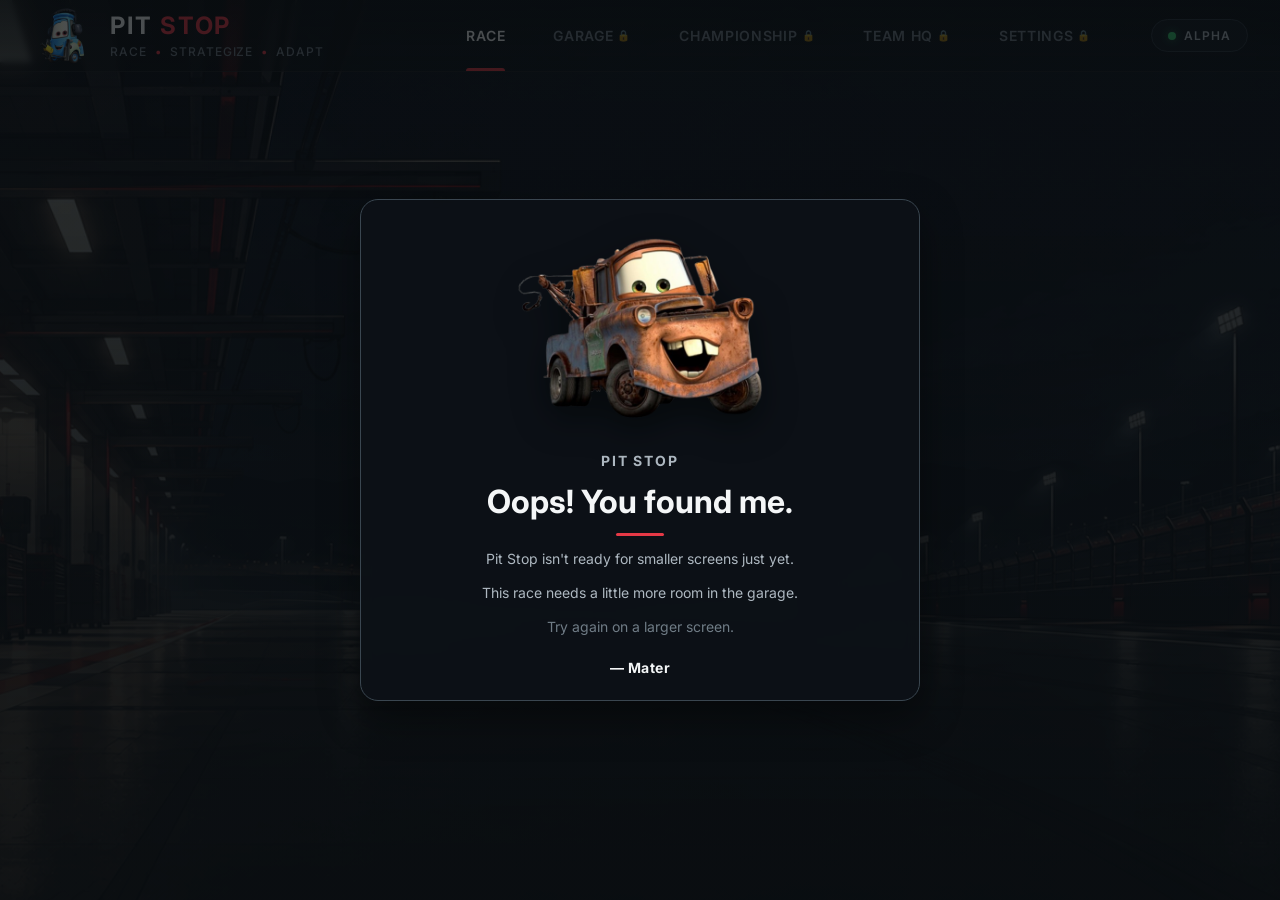
==== commit 624734f7: "feat: finalized modular application structure" ====
--- a/index.html
+++ b/index.html
@@ -18,7 +18,7 @@
 
     <link rel="stylesheet" href="./styles-alpha.css">
 
-    <script defer src="./script-alpha.js"></script>
+    <script type="module" src="./js/main.js"></script>
 </head>
 <body>
     <nav class="main-nav">
